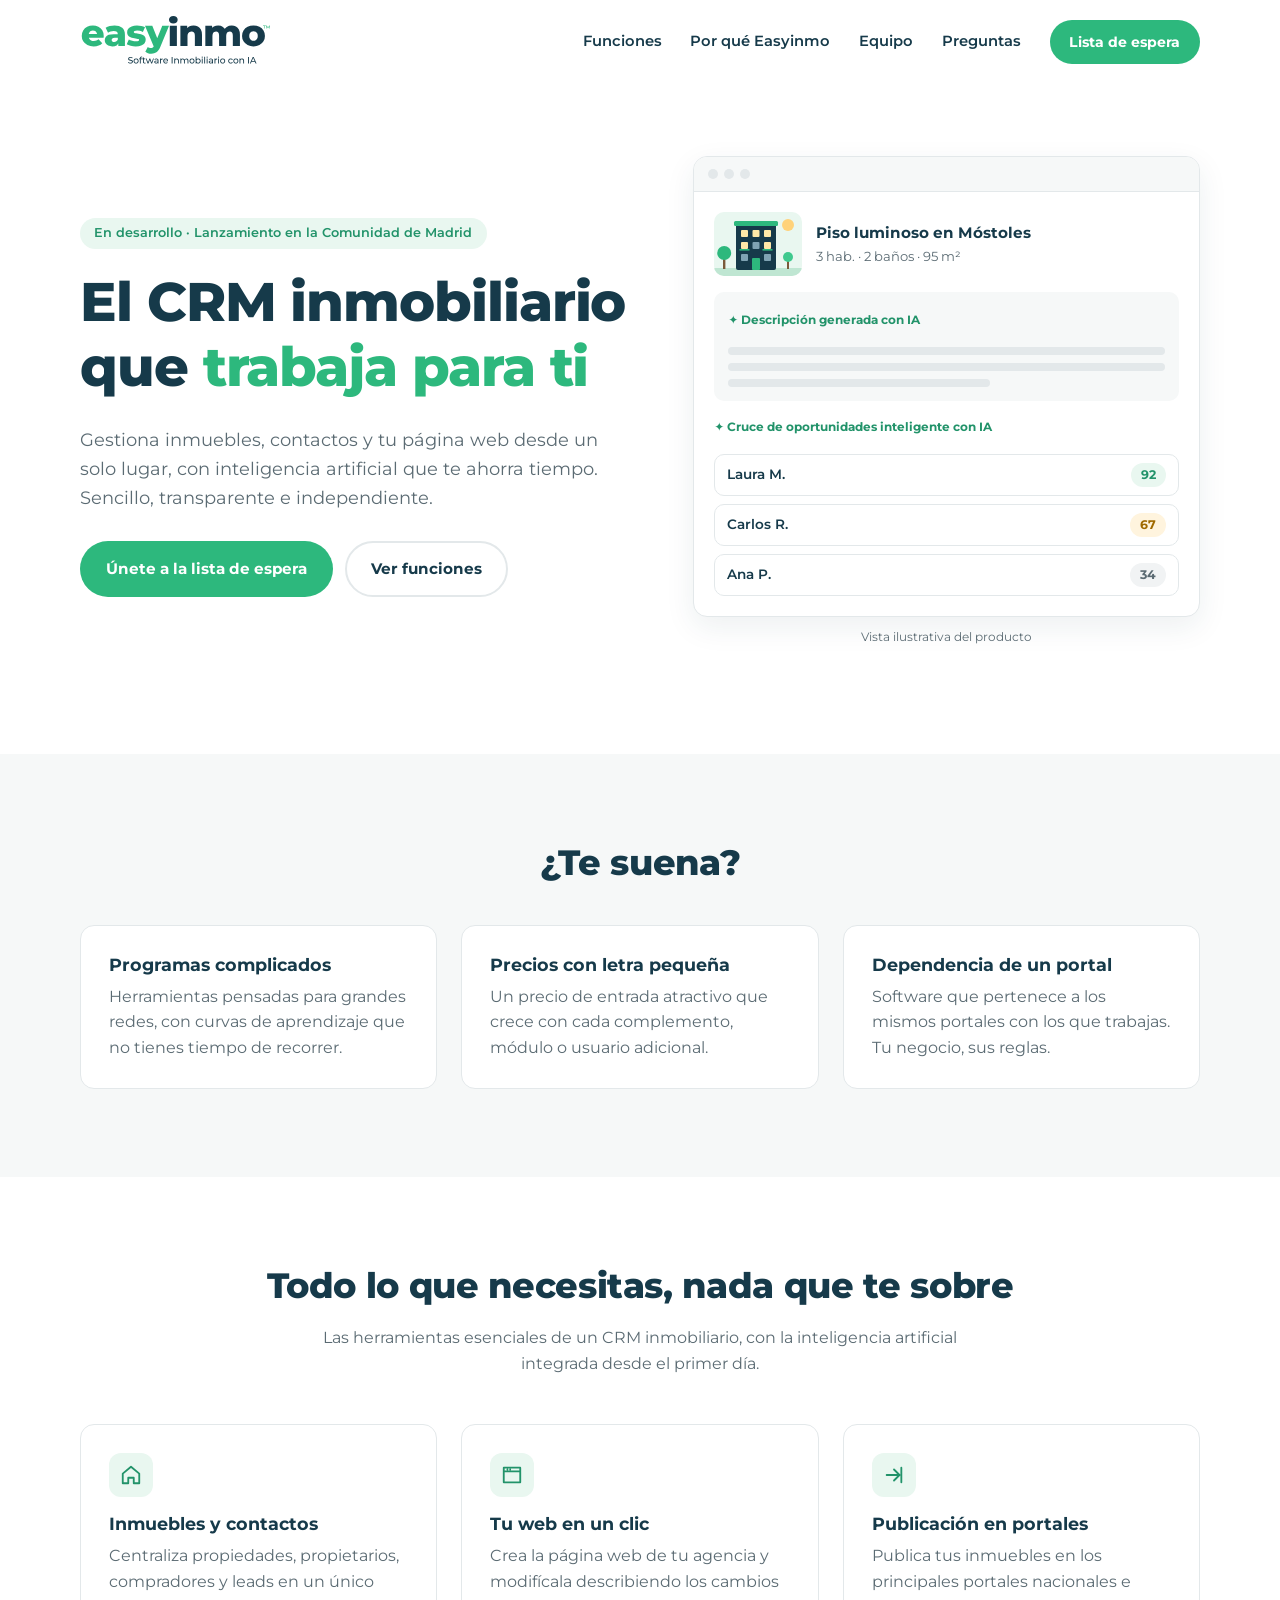
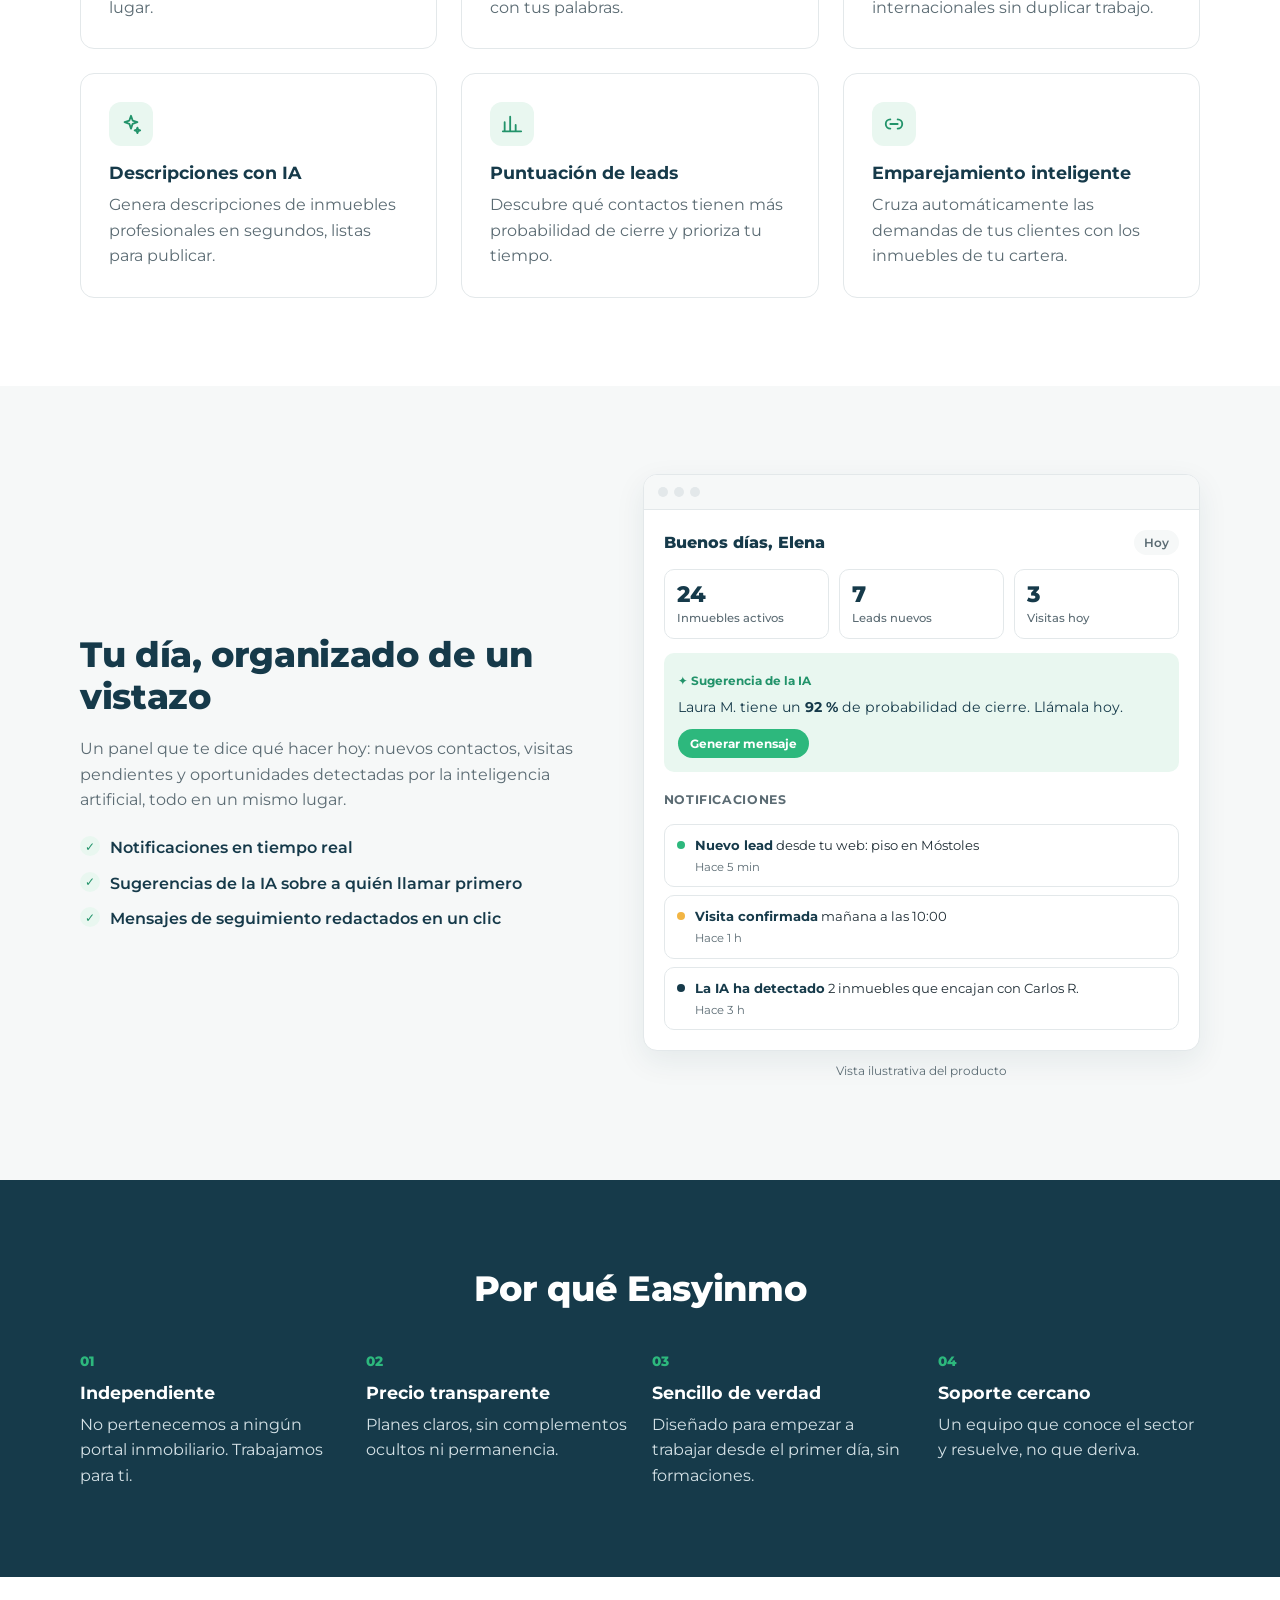
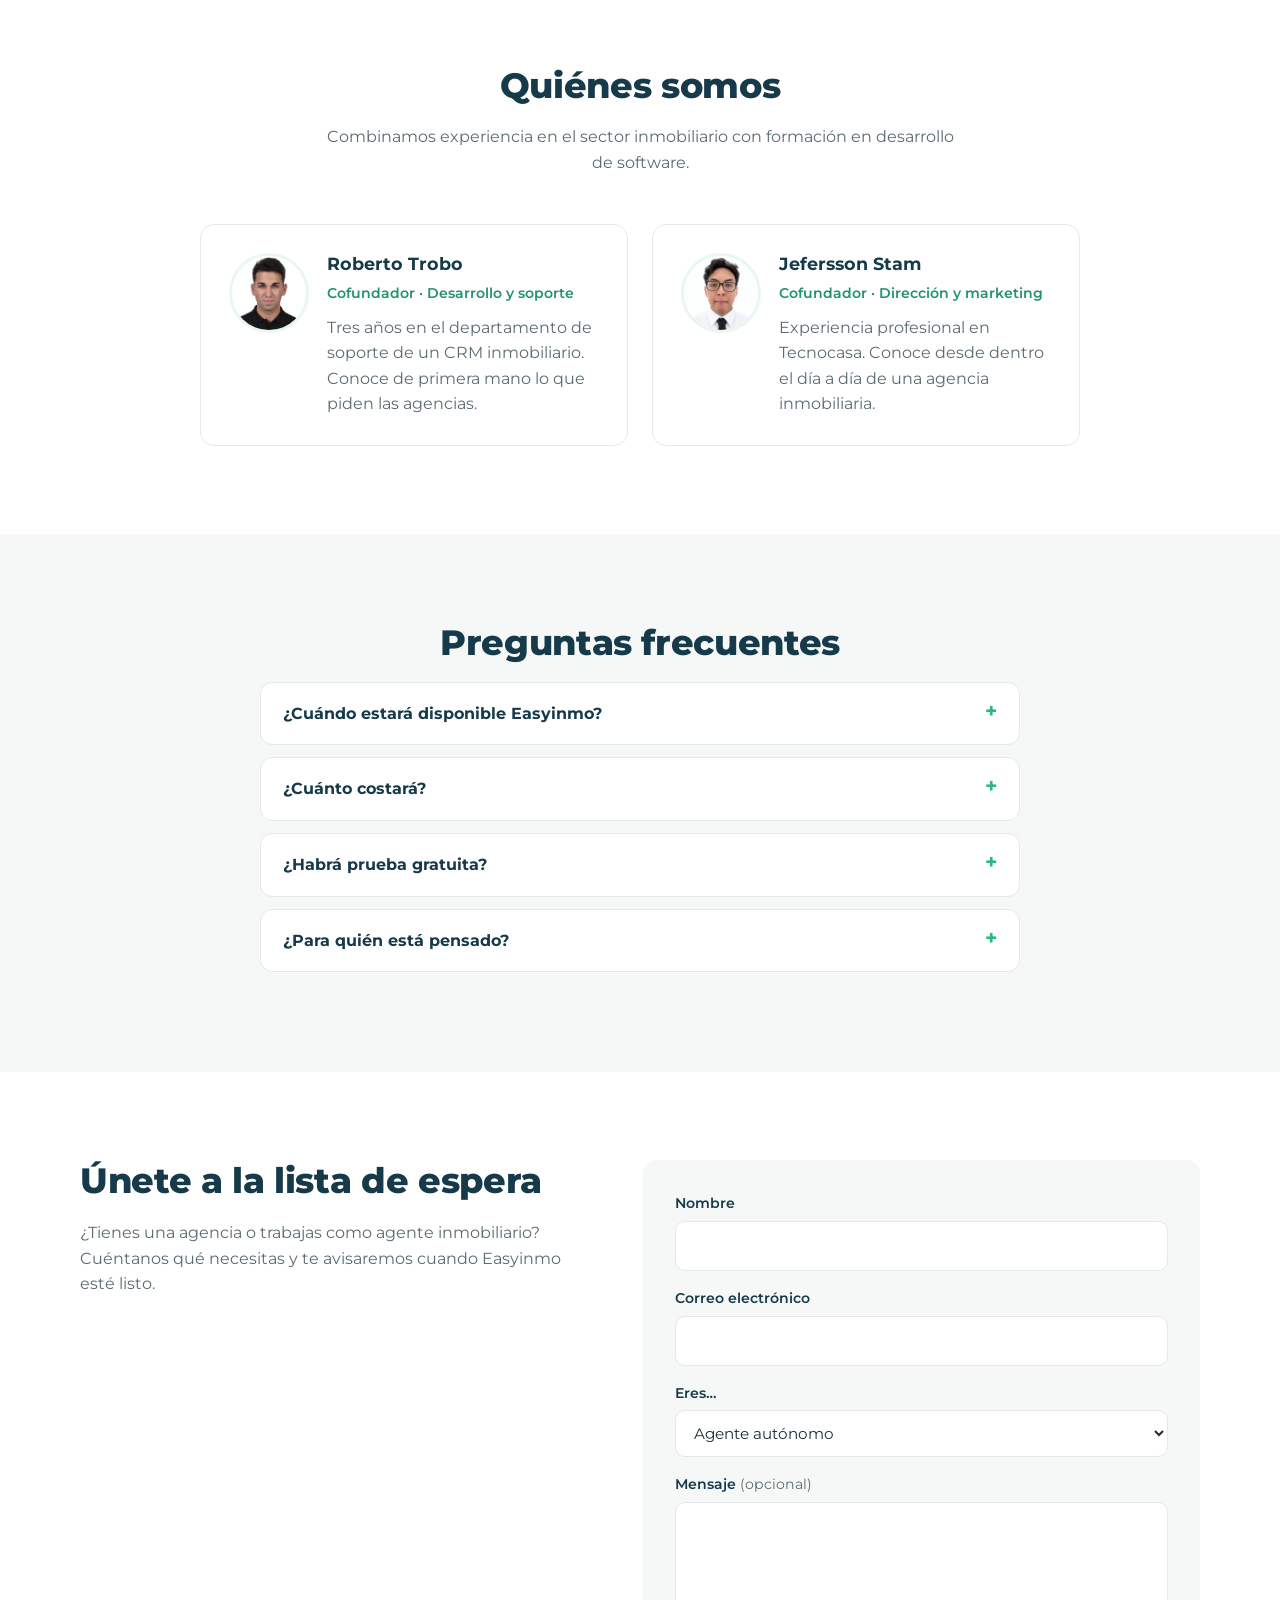
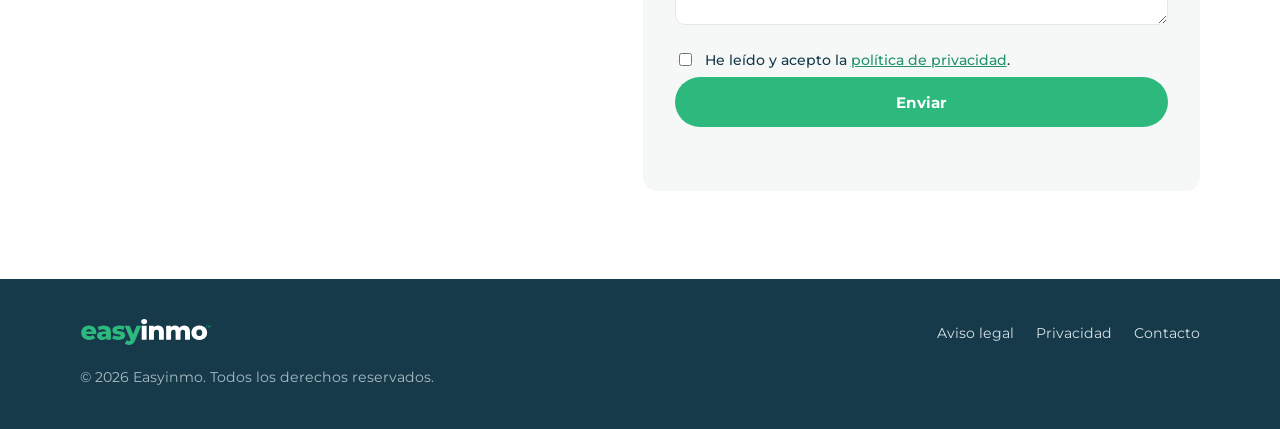
==== index.html @ 26e74547 "Primera versión de la landing" ====
<!DOCTYPE html>
<html lang="es">
<head>
  <meta charset="UTF-8">
  <meta name="viewport" content="width=device-width, initial-scale=1.0">
  <title>Easyinmo - Software inmobiliario con IA</title>
  <meta name="description" content="Easyinmo es un CRM inmobiliario sencillo, independiente y potenciado con inteligencia artificial para autónomos y pequeñas agencias. Únete a la lista de espera.">
  <link rel="icon" type="image/svg+xml" href="assets/favicon.svg">

  <link rel="stylesheet" href="styles.css">
</head>
<body>

  <!-- ============ CABECERA ============ -->
  <header class="header" id="header">
    <div class="container header__inner">
      <a href="#inicio" class="header__logo" aria-label="Easyinmo, ir al inicio">
        <img src="assets/logo.svg" alt="Easyinmo · Software inmobiliario con IA" width="192" height="52">
      </a>

      <nav class="nav" id="nav" aria-label="Navegación principal">
        <a href="#funciones">Funciones</a>
        <a href="#por-que">Por qué Easyinmo</a>
        <a href="#equipo">Equipo</a>
        <a href="#faq">Preguntas</a>
        <a href="#contacto" class="btn btn--primary btn--sm">Lista de espera</a>
      </nav>

      <button class="nav-toggle" id="navToggle" aria-label="Abrir menú" aria-expanded="false" aria-controls="nav">
        <span></span><span></span><span></span>
      </button>
    </div>
  </header>

  <main>
    <!-- ============ HERO ============ -->
    <section class="hero" id="inicio">
      <div class="container hero__inner">
        <div class="hero__text reveal">
          <span class="badge">En desarrollo · Lanzamiento en la Comunidad de Madrid</span>
          <h1>El CRM inmobiliario que <span class="accent">trabaja para ti</span></h1>
          <p class="lead">Gestiona inmuebles, contactos y tu página web desde un solo lugar, con inteligencia artificial que te ahorra tiempo. Sencillo, transparente e independiente.</p>
          <div class="hero__ctas">
            <a href="#contacto" class="btn btn--primary">Únete a la lista de espera</a>
            <a href="#funciones" class="btn btn--ghost">Ver funciones</a>
          </div>
        </div>

        <!-- Maqueta ilustrativa hecha con HTML/CSS (no es una captura real) -->
        <div class="hero__visual reveal" aria-hidden="true">
          <div class="mock">
            <div class="mock__bar"><span></span><span></span><span></span></div>
            <div class="mock__body">
              <div class="mock__card">
                <div class="mock__img">
                  <!-- Ilustración de un edificio de pisos -->
                  <svg viewBox="0 0 88 64" role="img" aria-label="Ilustración de un piso">
                    <rect width="88" height="64" fill="#E9F7F0"/>
                    <circle cx="74" cy="13" r="6" fill="#FFD27A"/>
                    <rect x="0" y="56" width="88" height="8" fill="#BFE6D2"/>
                    <rect x="22" y="12" width="40" height="46" rx="2" fill="#163A4A"/>
                    <rect x="20" y="9" width="44" height="5" rx="1.5" fill="#2DB87D"/>
                    <g fill="#FFE9A8">
                      <rect x="27" y="18" width="7" height="7" rx="1"/><rect x="38.5" y="18" width="7" height="7" rx="1"/><rect x="50" y="18" width="7" height="7" rx="1"/>
                      <rect x="27" y="30" width="7" height="7" rx="1"/><rect x="50" y="30" width="7" height="7" rx="1"/>
                    </g>
                    <g fill="#7FA3B3">
                      <rect x="38.5" y="30" width="7" height="7" rx="1"/>
                      <rect x="27" y="42" width="7" height="7" rx="1"/><rect x="50" y="42" width="7" height="7" rx="1"/>
                    </g>
                    <rect x="25.5" y="37" width="10" height="1.6" fill="#2DB87D"/><rect x="48.5" y="37" width="10" height="1.6" fill="#2DB87D"/>
                    <rect x="38" y="46" width="8" height="12" rx="1" fill="#2DB87D"/>
                    <rect x="9" y="44" width="2.4" height="13" fill="#7A5A3A"/>
                    <circle cx="10.2" cy="41" r="7" fill="#2DB87D"/>
                    <rect x="73" y="47" width="2" height="10" fill="#7A5A3A"/>
                    <circle cx="74" cy="45" r="5" fill="#3FC98E"/>
                  </svg>
                </div>
                <div>
                  <p class="mock__title">Piso luminoso en Móstoles</p>
                  <p class="mock__meta">3 hab. · 2 baños · 95 m²</p>
                </div>
              </div>
              <div class="mock__ai">
                <span class="chip">✦ Descripción generada con IA</span>
                <div class="line"></div><div class="line"></div><div class="line line--short"></div>
              </div>
              <div class="mock__leads">
                <span class="chip">✦ Cruce de oportunidades inteligente con IA</span>
                <div class="lead-row"><span>Laura M.</span><span class="score score--high">92</span></div>
                <div class="lead-row"><span>Carlos R.</span><span class="score score--mid">67</span></div>
                <div class="lead-row"><span>Ana P.</span><span class="score score--low">34</span></div>
              </div>
            </div>
          </div>
          <p class="mock__caption">Vista ilustrativa del producto</p>
        </div>
      </div>
    </section>

    <!-- ============ EL PROBLEMA ============ -->
    <section class="section section--soft">
      <div class="container">
        <h2 class="section__title reveal">¿Te suena?</h2>
        <div class="grid grid--3">
          <article class="pain reveal">
            <h3>Programas complicados</h3>
            <p>Herramientas pensadas para grandes redes, con curvas de aprendizaje que no tienes tiempo de recorrer.</p>
          </article>
          <article class="pain reveal">
            <h3>Precios con letra pequeña</h3>
            <p>Un precio de entrada atractivo que crece con cada complemento, módulo o usuario adicional.</p>
          </article>
          <article class="pain reveal">
            <h3>Dependencia de un portal</h3>
            <p>Software que pertenece a los mismos portales con los que trabajas. Tu negocio, sus reglas.</p>
          </article>
        </div>
      </div>
    </section>

    <!-- ============ FUNCIONES ============ -->
    <section class="section" id="funciones">
      <div class="container">
        <h2 class="section__title reveal">Todo lo que necesitas, nada que te sobre</h2>
        <p class="section__intro reveal">Las herramientas esenciales de un CRM inmobiliario, con la inteligencia artificial integrada desde el primer día.</p>

        <div class="grid grid--3">
          <article class="feature reveal">
            <div class="feature__icon"><svg viewBox="0 0 24 24"><path d="M3 10.5 12 3l9 7.5V21h-6v-6H9v6H3z"/></svg></div>
            <h3>Inmuebles y contactos</h3>
            <p>Centraliza propiedades, propietarios, compradores y leads en un único lugar.</p>
          </article>
          <article class="feature reveal">
            <div class="feature__icon"><svg viewBox="0 0 24 24"><path d="M3 4h18v16H3zM3 8h18M7 6h.01M10 6h.01"/></svg></div>
            <h3>Tu web en un clic</h3>
            <p>Crea la página web de tu agencia y modifícala describiendo los cambios con tus palabras.</p>
          </article>
          <article class="feature reveal">
            <div class="feature__icon"><svg viewBox="0 0 24 24"><path d="M4 12h12M12 6l6 6-6 6M20 4v16"/></svg></div>
            <h3>Publicación en portales</h3>
            <p>Publica tus inmuebles en los principales portales nacionales e internacionales sin duplicar trabajo.</p>
          </article>
          <article class="feature reveal">
            <div class="feature__icon"><svg viewBox="0 0 24 24"><path d="M12 3l1.8 5.2L19 10l-5.2 1.8L12 17l-1.8-5.2L5 10l5.2-1.8zM19 16l.8 2.2L22 19l-2.2.8L19 22l-.8-2.2L16 19l2.2-.8z"/></svg></div>
            <h3>Descripciones con IA</h3>
            <p>Genera descripciones de inmuebles profesionales en segundos, listas para publicar.</p>
          </article>
          <article class="feature reveal">
            <div class="feature__icon"><svg viewBox="0 0 24 24"><path d="M4 20V10M10 20V4M16 20v-7M22 20H2"/></svg></div>
            <h3>Puntuación de leads</h3>
            <p>Descubre qué contactos tienen más probabilidad de cierre y prioriza tu tiempo.</p>
          </article>
          <article class="feature reveal">
            <div class="feature__icon"><svg viewBox="0 0 24 24"><path d="M8 7a4 4 0 1 0 0 10M16 7a4 4 0 1 1 0 10M8 12h8"/></svg></div>
            <h3>Emparejamiento inteligente</h3>
            <p>Cruza automáticamente las demandas de tus clientes con los inmuebles de tu cartera.</p>
          </article>
        </div>
      </div>
    </section>

    <!-- ============ DASHBOARD (maqueta ilustrativa) ============ -->
    <section class="section section--soft" id="dashboard">
      <div class="container split">
        <div class="split__text reveal">
          <h2>Tu día, organizado de un vistazo</h2>
          <p>Un panel que te dice qué hacer hoy: nuevos contactos, visitas pendientes y oportunidades detectadas por la inteligencia artificial, todo en un mismo lugar.</p>
          <ul class="checks">
            <li>Notificaciones en tiempo real</li>
            <li>Sugerencias de la IA sobre a quién llamar primero</li>
            <li>Mensajes de seguimiento redactados en un clic</li>
          </ul>
        </div>

        <div class="split__visual reveal" aria-hidden="true">
          <div class="mock dash">
            <div class="mock__bar"><span></span><span></span><span></span></div>
            <div class="dash__body">
              <div class="dash__head">
                <p class="dash__hello">Buenos días, Elena</p>
                <span class="dash__date">Hoy</span>
              </div>

              <div class="dash__kpis">
                <div class="kpi"><span class="kpi__num">24</span><span class="kpi__label">Inmuebles activos</span></div>
                <div class="kpi"><span class="kpi__num">7</span><span class="kpi__label">Leads nuevos</span></div>
                <div class="kpi"><span class="kpi__num">3</span><span class="kpi__label">Visitas hoy</span></div>
              </div>

              <div class="dash__ai">
                <span class="chip">✦ Sugerencia de la IA</span>
                <p>Laura M. tiene un <strong>92 %</strong> de probabilidad de cierre. Llámala hoy.</p>
                <span class="dash__btn">Generar mensaje</span>
              </div>

              <p class="dash__subtitle">Notificaciones</p>
              <ul class="notifs">
                <li><span class="dot dot--green"></span><div><strong>Nuevo lead</strong> desde tu web: piso en Móstoles<small>Hace 5 min</small></div></li>
                <li><span class="dot dot--amber"></span><div><strong>Visita confirmada</strong> mañana a las 10:00<small>Hace 1 h</small></div></li>
                <li><span class="dot dot--navy"></span><div><strong>La IA ha detectado</strong> 2 inmuebles que encajan con Carlos R.<small>Hace 3 h</small></div></li>
              </ul>
            </div>
          </div>
          <p class="mock__caption">Vista ilustrativa del producto</p>
        </div>
      </div>
    </section>

    <!-- ============ POR QUÉ EASYINMO ============ -->
    <section class="section section--dark" id="por-que">
      <div class="container">
        <h2 class="section__title reveal">Por qué Easyinmo</h2>
        <div class="grid grid--4">
          <div class="pillar reveal">
            <span class="pillar__num">01</span>
            <h3>Independiente</h3>
            <p>No pertenecemos a ningún portal inmobiliario. Trabajamos para ti.</p>
          </div>
          <div class="pillar reveal">
            <span class="pillar__num">02</span>
            <h3>Precio transparente</h3>
            <p>Planes claros, sin complementos ocultos ni permanencia.</p>
          </div>
          <div class="pillar reveal">
            <span class="pillar__num">03</span>
            <h3>Sencillo de verdad</h3>
            <p>Diseñado para empezar a trabajar desde el primer día, sin formaciones.</p>
          </div>
          <div class="pillar reveal">
            <span class="pillar__num">04</span>
            <h3>Soporte cercano</h3>
            <p>Un equipo que conoce el sector y resuelve, no que deriva.</p>
          </div>
        </div>
      </div>
    </section>

    <!-- ============ EQUIPO ============ -->
    <section class="section" id="equipo">
      <div class="container">
        <h2 class="section__title reveal">Quiénes somos</h2>
        <p class="section__intro reveal">Combinamos experiencia en el sector inmobiliario con formación en desarrollo de software.</p>
        <div class="grid grid--2 team">
          <article class="member reveal">
            <img class="member__avatar" src="assets/team/roberto.jpg" alt="Roberto Trobo" width="80" height="80" loading="lazy">
            <div>
              <h3>Roberto Trobo</h3>
              <p class="member__role">Cofundador · Desarrollo y soporte</p>
              <p>Tres años en el departamento de soporte de un CRM inmobiliario. Conoce de primera mano lo que piden las agencias.</p>
            </div>
          </article>
          <article class="member reveal">
            <img class="member__avatar" src="assets/team/jefersson.jpg" alt="Jefersson Stam" width="80" height="80" loading="lazy">
            <div>
              <h3>Jefersson Stam</h3>
              <p class="member__role">Cofundador · Dirección y marketing</p>
              <p>Experiencia profesional en Tecnocasa. Conoce desde dentro el día a día de una agencia inmobiliaria.</p>
            </div>
          </article>
        </div>
      </div>
    </section>

    <!-- ============ FAQ ============ -->
    <section class="section section--soft" id="faq">
      <div class="container container--narrow">
        <h2 class="section__title reveal">Preguntas frecuentes</h2>
        <details class="faq reveal">
          <summary>¿Cuándo estará disponible Easyinmo?</summary>
          <p>Estamos desarrollando la primera versión. Si te unes a la lista de espera, serás de los primeros en probarla.</p>
        </details>
        <details class="faq reveal">
          <summary>¿Cuánto costará?</summary>
          <p>Todavía estamos definiendo los planes. Lo que sí tenemos claro: precios transparentes y sin complementos ocultos.</p>
        </details>
        <details class="faq reveal">
          <summary>¿Habrá prueba gratuita?</summary>
          <p>Sí. Podrás probar Easyinmo gratis antes de decidir si quieres contratarlo.</p>
        </details>
        <details class="faq reveal">
          <summary>¿Para quién está pensado?</summary>
          <p>Para profesionales autónomos y agencias inmobiliarias pequeñas que buscan una herramienta moderna, sencilla y asequible.</p>
        </details>
      </div>
    </section>

    <!-- ============ CONTACTO ============ -->
    <section class="section" id="contacto">
      <div class="container contact">
        <div class="contact__text reveal">
          <h2 class="section__title">Únete a la lista de espera</h2>
          <p>¿Tienes una agencia o trabajas como agente inmobiliario? Cuéntanos qué necesitas y te avisaremos cuando Easyinmo esté listo.</p>
        </div>

        <!--
          Formulario funcional mediante Web3Forms (servicio gratuito).
          Sustituye TU_ACCESS_KEY por la clave que te envían al registrarte en web3forms.com
        -->
        <form class="form reveal" id="contactForm" novalidate>
          <input type="hidden" name="access_key" value="TU_ACCESS_KEY">
          <input type="hidden" name="subject" value="Nuevo mensaje desde Easyinmo">
          <!-- Campo trampa anti-spam: los humanos no lo ven, los bots lo rellenan -->
          <input type="checkbox" name="botcheck" class="hidden" tabindex="-1" autocomplete="off">

          <div class="form__row">
            <label for="nombre">Nombre</label>
            <input type="text" id="nombre" name="nombre" required autocomplete="name">
          </div>
          <div class="form__row">
            <label for="email">Correo electrónico</label>
            <input type="email" id="email" name="email" required autocomplete="email">
          </div>
          <div class="form__row">
            <label for="perfil">Eres…</label>
            <select id="perfil" name="perfil">
              <option>Agente autónomo</option>
              <option>Agencia pequeña (1–5 personas)</option>
              <option>Agencia mediana o grande</option>
              <option>Otro</option>
            </select>
          </div>
          <div class="form__row">
            <label for="mensaje">Mensaje <span class="optional">(opcional)</span></label>
            <textarea id="mensaje" name="mensaje" rows="4"></textarea>
          </div>
          <label class="form__check">
            <input type="checkbox" id="privacidad" name="privacidad" required>
            <span>He leído y acepto la <a href="privacidad.html" target="_blank">política de privacidad</a>.</span>
          </label>

          <button type="submit" class="btn btn--primary btn--full">Enviar</button>
          <p class="form__status" id="formStatus" role="status" aria-live="polite"></p>
        </form>
      </div>
    </section>
  </main>

  <!-- ============ PIE ============ -->
  <footer class="footer">
    <div class="container footer__inner">
      <img src="assets/logo-white.svg" alt="Easyinmo" width="130" height="27">
      <nav class="footer__links" aria-label="Enlaces legales">
        <a href="aviso-legal.html">Aviso legal</a>
        <a href="privacidad.html">Privacidad</a>
        <a href="#contacto">Contacto</a>
      </nav>
      <p class="footer__copy">© <span id="year">2026</span> Easyinmo. Todos los derechos reservados.</p>
    </div>
  </footer>

  <script src="script.js"></script>
</body>
</html>
---- styles.css ----
/* =========================================================
   easyinmo · Hoja de estilos
   ========================================================= */

/* ---------- 0. Tipografía alojada en la propia web (sin Google Fonts) ---------- */
@font-face { font-family: "Montserrat"; font-style: normal; font-weight: 400; font-display: swap; src: url("assets/fonts/montserrat-latin-400-normal.woff2") format("woff2"); }
@font-face { font-family: "Montserrat"; font-style: normal; font-weight: 500; font-display: swap; src: url("assets/fonts/montserrat-latin-500-normal.woff2") format("woff2"); }
@font-face { font-family: "Montserrat"; font-style: normal; font-weight: 600; font-display: swap; src: url("assets/fonts/montserrat-latin-600-normal.woff2") format("woff2"); }
@font-face { font-family: "Montserrat"; font-style: normal; font-weight: 700; font-display: swap; src: url("assets/fonts/montserrat-latin-700-normal.woff2") format("woff2"); }
@font-face { font-family: "Montserrat"; font-style: normal; font-weight: 800; font-display: swap; src: url("assets/fonts/montserrat-latin-800-normal.woff2") format("woff2"); }

/* ---------- 1. Variables (colores y medidas reutilizables) ---------- */
:root {
  --green: #2DB87D;        /* verde de "easy" */
  --green-dark: #22936A;   /* verde para hover */
  --green-soft: #E9F7F0;   /* verde muy claro para fondos */
  --navy: #163A4A;         /* azul petróleo de "inmo" */
  --text: #1F2D35;
  --muted: #5B6B73;
  --bg: #FFFFFF;
  --bg-soft: #F6F8F8;
  --border: #E3E8EA;
  --radius: 14px;
  --shadow: 0 10px 30px rgba(22, 58, 74, 0.08);
  --max: 1120px;
}

/* ---------- 2. Base ---------- */
*, *::before, *::after { box-sizing: border-box; }
html { scroll-behavior: smooth; scroll-padding-top: 92px; }
body {
  margin: 0;
  font-family: "Montserrat", system-ui, sans-serif;
  color: var(--text);
  background: var(--bg);
  line-height: 1.6;
  -webkit-font-smoothing: antialiased;
}
img { max-width: 100%; display: block; }
a { color: var(--green-dark); }
h1, h2, h3 { color: var(--navy); line-height: 1.2; margin: 0 0 .5em; }
h1 { font-size: clamp(2.1rem, 4.5vw, 3.4rem); font-weight: 800; letter-spacing: -0.02em; }
h2 { font-size: clamp(1.6rem, 3vw, 2.2rem); font-weight: 800; letter-spacing: -0.01em; }
h3 { font-size: 1.1rem; font-weight: 700; }
p  { margin: 0 0 1em; }

.container { width: min(var(--max), 100% - 32px); margin-inline: auto; }
.container--narrow { max-width: 760px; }
.accent { color: var(--green); }
.hidden { display: none; }

/* ---------- 3. Botones ---------- */
.btn {
  display: inline-block;
  padding: .85rem 1.5rem;
  border-radius: 999px;
  font-weight: 700;
  font-size: .95rem;
  text-decoration: none;
  border: 2px solid transparent;
  cursor: pointer;
  transition: background .2s, color .2s, transform .2s;
  font-family: inherit;
}
.btn:hover { transform: translateY(-1px); }
.btn--primary { background: var(--green); color: #fff; }
.btn--primary:hover { background: var(--green-dark); }
.btn--ghost { border-color: var(--border); color: var(--navy); }
.btn--ghost:hover { border-color: var(--navy); }
.btn--sm { padding: .55rem 1.1rem; font-size: .88rem; }
.btn--full { width: 100%; }

/* ---------- 4. Cabecera ---------- */
.header {
  position: sticky; top: 0; z-index: 50;
  background: rgba(255,255,255,.92);
  backdrop-filter: blur(8px);
  transition: box-shadow .2s;
}
.header.is-scrolled { box-shadow: 0 1px 0 var(--border); }
.header__inner { display: flex; align-items: center; justify-content: space-between; height: 84px; }
.header__logo img { height: 52px; width: auto; }

.nav { display: flex; align-items: center; gap: 1.8rem; }
.nav a:not(.btn) { color: var(--navy); text-decoration: none; font-weight: 600; font-size: .92rem; }
.nav a:not(.btn):hover { color: var(--green); }
.nav .btn { color: #fff; }

.nav-toggle { display: none; background: none; border: 0; padding: 8px; cursor: pointer; }
.nav-toggle span { display: block; width: 24px; height: 2px; background: var(--navy); margin: 5px 0; transition: .2s; }

/* ---------- 5. Hero ---------- */
.hero { padding: 72px 0 96px; }
.hero__inner { display: grid; grid-template-columns: 1.1fr 1fr; gap: 56px; align-items: center; }
.badge {
  display: inline-block; margin-bottom: 1.2rem;
  padding: .35rem .9rem; border-radius: 999px;
  background: var(--green-soft); color: var(--green-dark);
  font-size: .8rem; font-weight: 600;
}
.lead { font-size: 1.12rem; color: var(--muted); max-width: 34em; }
.hero__ctas { display: flex; flex-wrap: wrap; gap: 12px; margin-top: 1.8rem; }

/* Maqueta ilustrativa */
.mock { background: #fff; border: 1px solid var(--border); border-radius: var(--radius); box-shadow: var(--shadow); overflow: hidden; }
.mock__bar { display: flex; gap: 6px; padding: 12px 14px; border-bottom: 1px solid var(--border); background: var(--bg-soft); }
.mock__bar span { width: 10px; height: 10px; border-radius: 50%; background: var(--border); }
.mock__body { padding: 20px; display: grid; gap: 16px; }
.mock__card { display: flex; gap: 14px; align-items: center; }
.mock__img { flex: none; width: 88px; height: 64px; border-radius: 10px; overflow: hidden; }
.mock__img svg { width: 100%; height: 100%; display: block; }
.mock__title { margin: 0; font-weight: 700; color: var(--navy); font-size: .95rem; }
.mock__meta { margin: 0; color: var(--muted); font-size: .82rem; }
.mock__ai { padding: 14px; border-radius: 10px; background: var(--bg-soft); }
.chip { display: inline-block; font-size: .75rem; font-weight: 700; color: var(--green-dark); margin-bottom: 10px; }
.line { height: 8px; border-radius: 4px; background: var(--border); margin-top: 8px; }
.line--short { width: 60%; }
.mock__leads { display: grid; gap: 8px; }
.lead-row { display: flex; justify-content: space-between; align-items: center; font-size: .85rem; font-weight: 600; color: var(--navy); padding: 8px 12px; border: 1px solid var(--border); border-radius: 10px; }
.score { font-size: .78rem; font-weight: 700; padding: 2px 10px; border-radius: 999px; }
.score--high { background: var(--green-soft); color: var(--green-dark); }
.score--mid  { background: #FFF4DE; color: #A06A00; }
.score--low  { background: #F1F3F4; color: var(--muted); }
.mock__caption { text-align: center; font-size: .75rem; color: var(--muted); margin-top: 10px; }

/* ---------- 6. Secciones genéricas ---------- */
.section { padding: 88px 0; }
.section--soft { background: var(--bg-soft); }
.section--dark { background: var(--navy); color: #D4E1E6; }
.section--dark h2, .section--dark h3 { color: #fff; }
.section__title { text-align: center; }
.section__intro { text-align: center; color: var(--muted); max-width: 40em; margin: 0 auto 3rem; }
.section__title + .grid { margin-top: 2.5rem; }

.grid { display: grid; gap: 24px; }
.grid--2 { grid-template-columns: repeat(2, 1fr); }
.grid--3 { grid-template-columns: repeat(3, 1fr); }
.grid--4 { grid-template-columns: repeat(4, 1fr); }

/* Problema */
.pain { background: #fff; padding: 28px; border-radius: var(--radius); border: 1px solid var(--border); }
.pain p { color: var(--muted); margin: 0; }

/* Funciones */
.feature { padding: 28px; border-radius: var(--radius); border: 1px solid var(--border); transition: box-shadow .2s, transform .2s; }
.feature:hover { box-shadow: var(--shadow); transform: translateY(-2px); }
.feature p { color: var(--muted); margin: 0; }
.feature__icon { width: 44px; height: 44px; border-radius: 12px; display: grid; place-items: center; background: var(--green-soft); margin-bottom: 16px; }
.feature__icon svg { width: 22px; height: 22px; fill: none; stroke: var(--green-dark); stroke-width: 2; stroke-linecap: round; stroke-linejoin: round; }

/* Pilares */
.pillar__num { display: block; font-size: .85rem; font-weight: 800; color: var(--green); margin-bottom: .6rem; }
.pillar p { margin: 0; }

/* Equipo */
.team { max-width: 880px; margin-inline: auto; }
.member { display: flex; gap: 18px; padding: 28px; border: 1px solid var(--border); border-radius: var(--radius); }
.member__avatar { flex: none; width: 80px; height: 80px; border-radius: 50%; object-fit: cover; background: var(--green-soft); border: 3px solid var(--green-soft); }
.member__role { color: var(--green-dark); font-weight: 600; font-size: .88rem; margin-bottom: .6rem; }
.member p:last-child { color: var(--muted); margin: 0; }

/* FAQ */
.faq { background: #fff; border: 1px solid var(--border); border-radius: 12px; margin-bottom: 12px; padding: 0 22px; }
.faq summary { cursor: pointer; padding: 18px 0; font-weight: 700; color: var(--navy); list-style: none; display: flex; justify-content: space-between; gap: 16px; }
.faq summary::-webkit-details-marker { display: none; }
.faq summary::after { content: "+"; color: var(--green); font-size: 1.3rem; line-height: 1; }
.faq[open] summary::after { content: "−"; }
.faq p { color: var(--muted); padding-bottom: 18px; margin: 0; }

/* ---------- 7. Contacto ---------- */
.contact { display: grid; grid-template-columns: 1fr 1.1fr; gap: 56px; align-items: start; }
.contact__text .section__title { text-align: left; }
.contact__text p { color: var(--muted); }
.form { background: var(--bg-soft); padding: 32px; border-radius: var(--radius); }
.form__row { margin-bottom: 16px; }
.form label { display: block; font-weight: 600; font-size: .88rem; color: var(--navy); margin-bottom: 6px; }
.optional { font-weight: 400; color: var(--muted); }
.form input[type="text"], .form input[type="email"], .form select, .form textarea {
  width: 100%; padding: .75rem .9rem; border: 1px solid var(--border); border-radius: 10px;
  font: inherit; font-size: .95rem; background: #fff; color: var(--text);
}
.form input:focus, .form select:focus, .form textarea:focus { outline: 2px solid var(--green); outline-offset: 1px; border-color: transparent; }
.form__check { display: flex !important; gap: 10px; align-items: flex-start; font-weight: 500 !important; margin: 4px 0 20px; }
.form__check input { margin-top: 4px; accent-color: var(--green); }
.form__status { margin: 12px 0 0; font-size: .9rem; font-weight: 600; min-height: 1.4em; }
.form__status.ok { color: var(--green-dark); }
.form__status.error { color: #C0392B; }

/* ---------- 8. Pie ---------- */
.footer { background: var(--navy); color: #A9BCC4; padding: 40px 0; font-size: .88rem; }
.footer__inner { display: flex; flex-wrap: wrap; align-items: center; justify-content: space-between; gap: 20px; }
.footer__inner img { height: 27px; width: auto; }
.footer__links { display: flex; gap: 22px; }
.footer__links a { color: #D4E1E6; text-decoration: none; }
.footer__links a:hover { color: var(--green); }
.footer__copy { margin: 0; width: 100%; }

/* ---------- 9. Animación de aparición al hacer scroll ---------- */
.reveal { opacity: 0; transform: translateY(16px); transition: opacity .6s ease, transform .6s ease; }
.reveal.is-visible { opacity: 1; transform: none; }
@media (prefers-reduced-motion: reduce) {
  .reveal { opacity: 1; transform: none; transition: none; }
  html { scroll-behavior: auto; }
}

/* ---------- 10. Responsive ---------- */
@media (max-width: 900px) {
  .hero__inner, .contact { grid-template-columns: 1fr; }
  .grid--3, .grid--4 { grid-template-columns: repeat(2, 1fr); }
  .hero { padding-top: 40px; }
}
@media (max-width: 760px) {
  .nav-toggle { display: block; }
  .nav {
    position: absolute; top: 84px; left: 0; right: 0;
    flex-direction: column; align-items: stretch; gap: 0;
    background: #fff; border-bottom: 1px solid var(--border);
    padding: 8px 16px 20px; display: none;
  }
  .nav.is-open { display: flex; }
  .nav a:not(.btn) { padding: 14px 0; border-bottom: 1px solid var(--border); }
  .nav .btn { margin-top: 14px; text-align: center; }
  .nav-toggle[aria-expanded="true"] span:nth-child(1) { transform: translateY(7px) rotate(45deg); }
  .nav-toggle[aria-expanded="true"] span:nth-child(2) { opacity: 0; }
  .nav-toggle[aria-expanded="true"] span:nth-child(3) { transform: translateY(-7px) rotate(-45deg); }
  .grid--2, .grid--3, .grid--4 { grid-template-columns: 1fr; }
  .section { padding: 64px 0; }
  .form { padding: 22px; }
}

/* ---------- 11. Páginas legales ---------- */
.legal h1 { font-size: 2rem; }
.legal h2 { font-size: 1.15rem; margin-top: 2rem; }
.legal p, .legal li { color: var(--muted); }
.legal__date { font-size: .88rem; }

/* ---------- 12. Sección dashboard (maqueta ilustrativa) ---------- */
.split { display: grid; grid-template-columns: 1fr 1.1fr; gap: 56px; align-items: center; }
.split__text p { color: var(--muted); }
.checks { list-style: none; padding: 0; margin: 1.4rem 0 0; display: grid; gap: 10px; }
.checks li { position: relative; padding-left: 30px; font-weight: 600; color: var(--navy); }
.checks li::before { content: "✓"; position: absolute; left: 0; top: 1px; width: 20px; height: 20px; border-radius: 50%; background: var(--green-soft); color: var(--green-dark); font-size: .75rem; display: grid; place-items: center; }

.dash__body { padding: 20px; display: grid; gap: 14px; }
.dash__head { display: flex; justify-content: space-between; align-items: center; }
.dash__hello { margin: 0; font-weight: 800; color: var(--navy); }
.dash__date { font-size: .75rem; font-weight: 600; color: var(--muted); background: var(--bg-soft); padding: 3px 10px; border-radius: 999px; }
.dash__kpis { display: grid; grid-template-columns: repeat(3, 1fr); gap: 10px; }
.kpi { border: 1px solid var(--border); border-radius: 10px; padding: 12px; }
.kpi__num { display: block; font-size: 1.4rem; font-weight: 800; color: var(--navy); line-height: 1.1; }
.kpi__label { display: block; margin-top: 4px; font-size: .72rem; line-height: 1.3; color: var(--muted); font-weight: 500; }
.dash__ai { background: var(--green-soft); border-radius: 10px; padding: 14px; }
.dash__ai .chip { margin-bottom: 6px; }
.dash__ai p { margin: 0 0 10px; font-size: .88rem; color: var(--navy); }
.dash__btn { display: inline-block; font-size: .75rem; font-weight: 700; color: #fff; background: var(--green); padding: 5px 12px; border-radius: 999px; }
.dash__subtitle { margin: 4px 0 0; font-size: .78rem; font-weight: 700; color: var(--muted); text-transform: uppercase; letter-spacing: .05em; }
.notifs { list-style: none; margin: 0; padding: 0; display: grid; gap: 8px; }
.notifs li { display: flex; gap: 10px; align-items: flex-start; font-size: .82rem; color: var(--text); padding: 10px 12px; border: 1px solid var(--border); border-radius: 10px; }
.notifs strong { color: var(--navy); }
.notifs small { display: block; color: var(--muted); font-size: .72rem; margin-top: 2px; }
.dot { flex: none; width: 8px; height: 8px; border-radius: 50%; margin-top: 6px; }
.dot--green { background: var(--green); }
.dot--amber { background: #F2B544; }
.dot--navy { background: var(--navy); }

@media (max-width: 900px) {
  .split { grid-template-columns: 1fr; gap: 36px; }
}
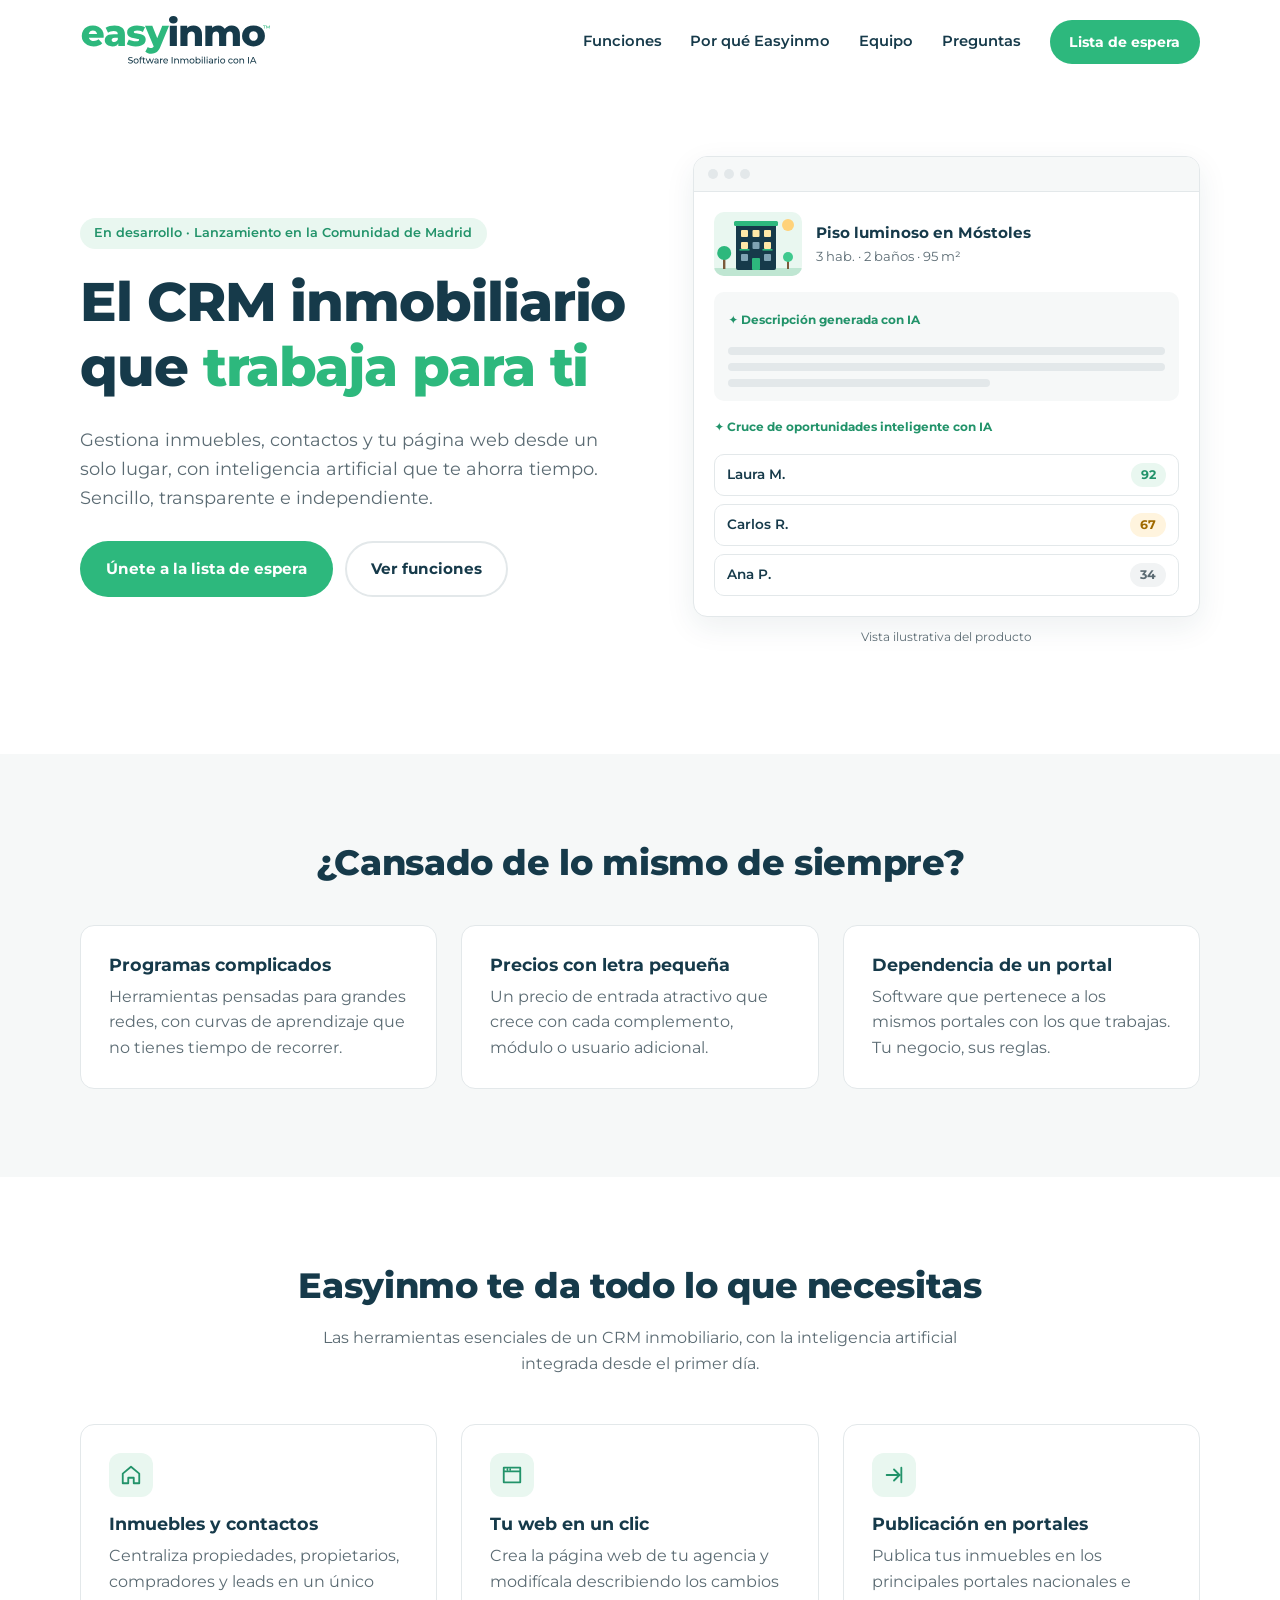
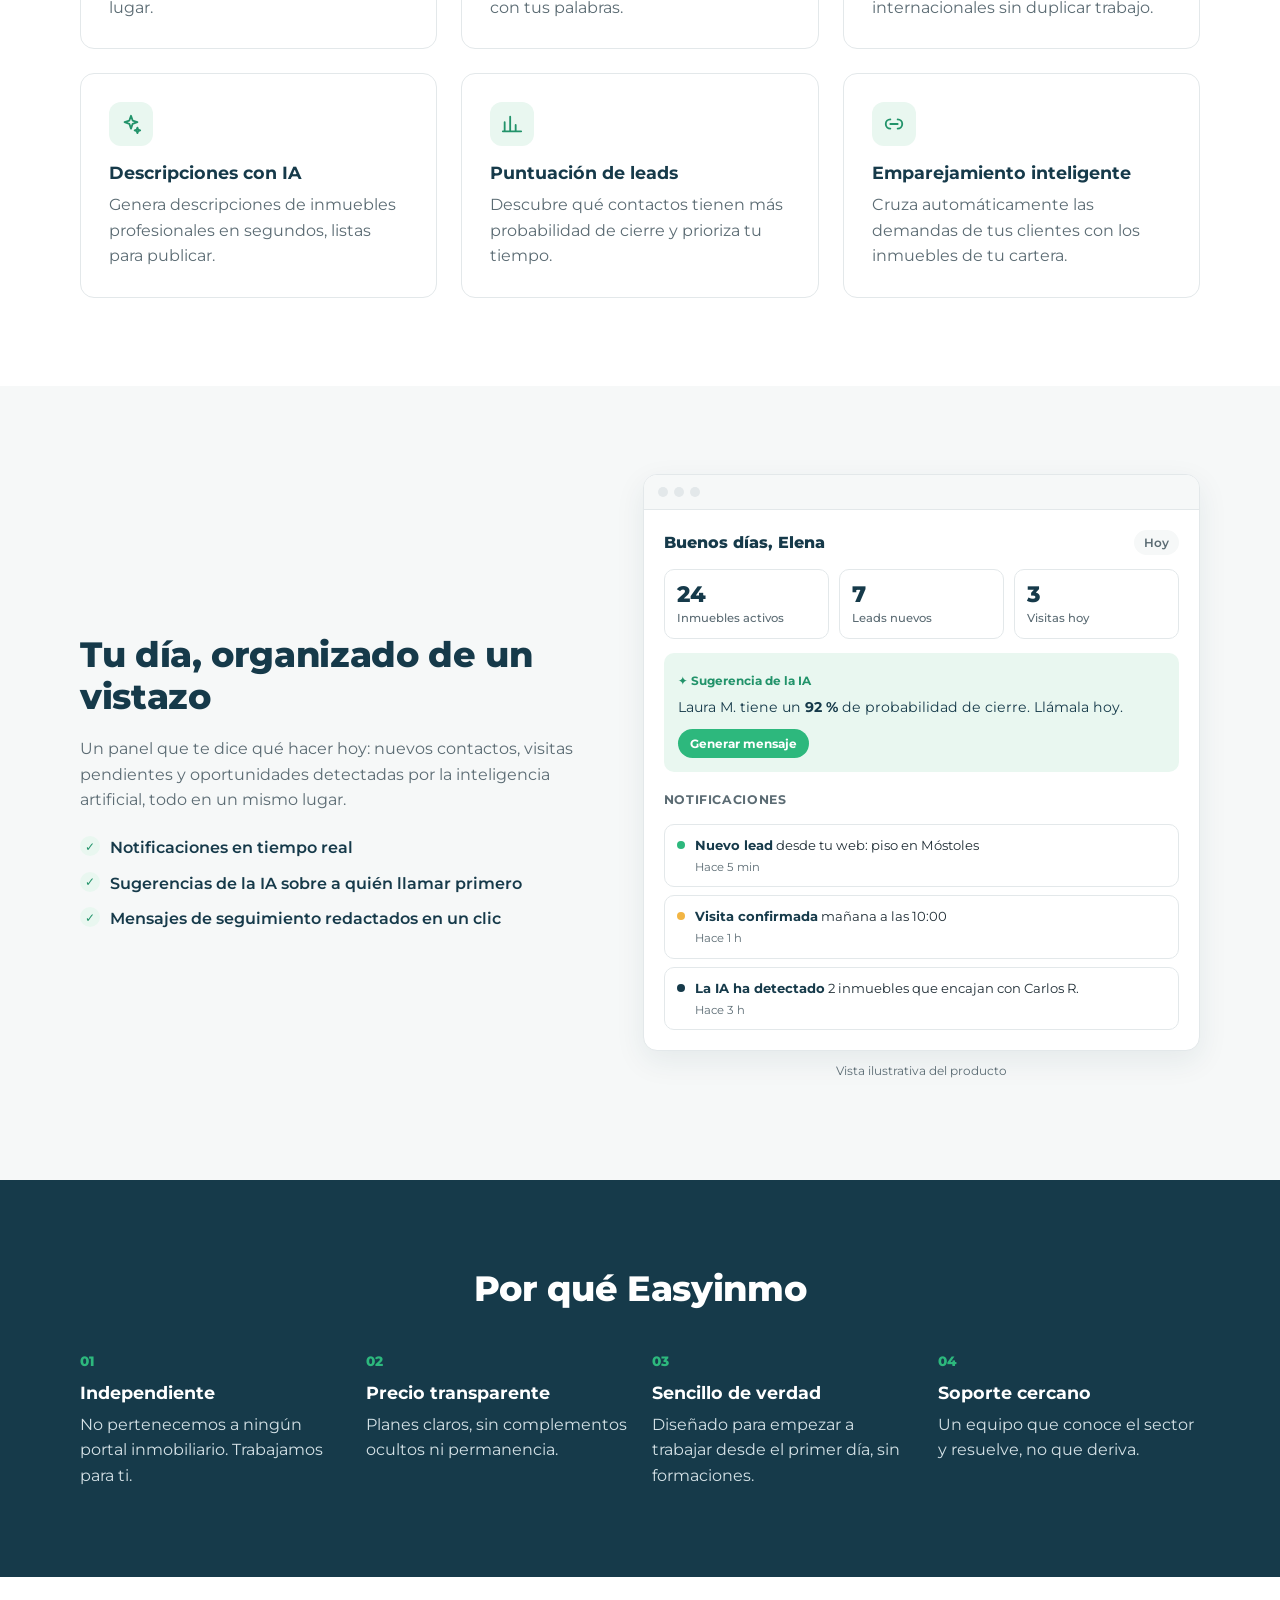
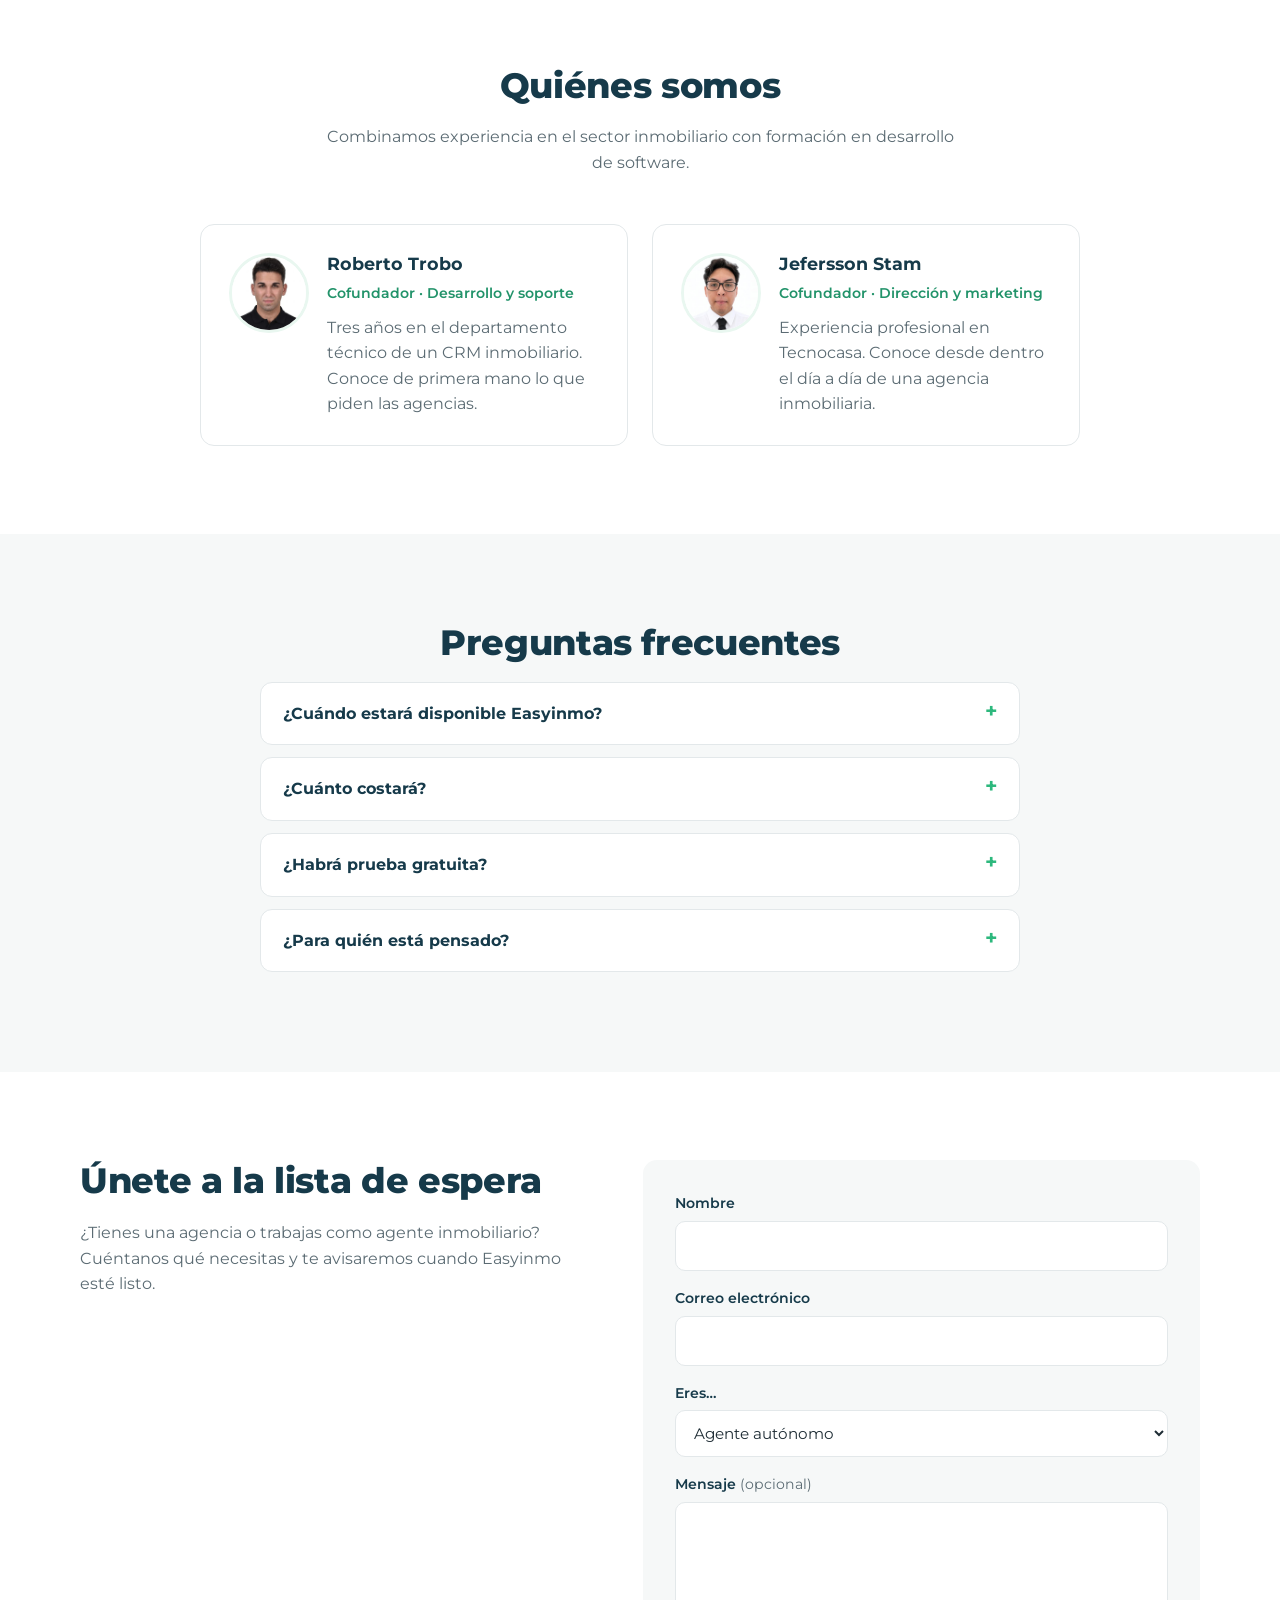
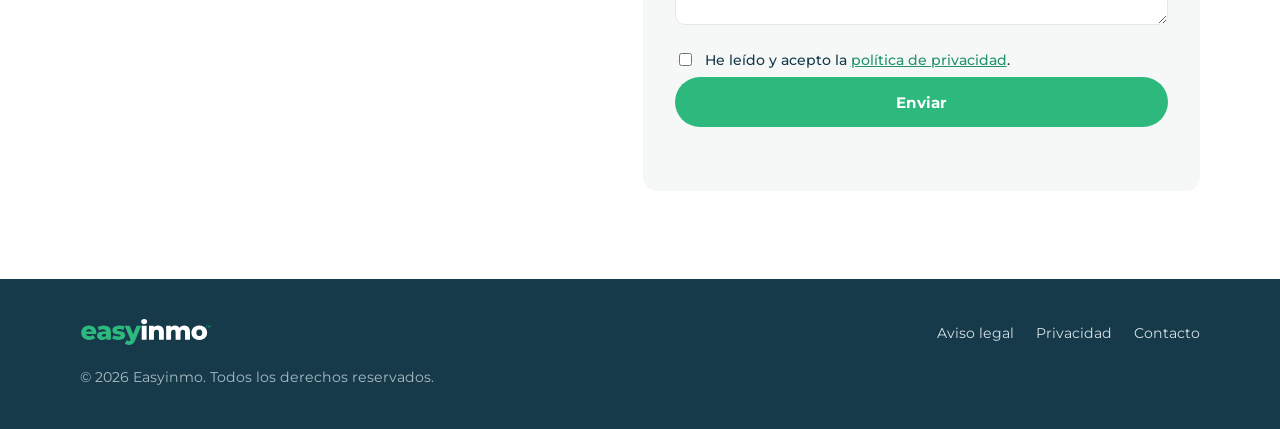
==== commit 25c65ddb: "Update del index.html" ====
--- a/index.html
+++ b/index.html
@@ -101,7 +101,7 @@
     <!-- ============ EL PROBLEMA ============ -->
     <section class="section section--soft">
       <div class="container">
-        <h2 class="section__title reveal">¿Te suena?</h2>
+        <h2 class="section__title reveal">¿Cansado de lo mismo de siempre?</h2>
         <div class="grid grid--3">
           <article class="pain reveal">
             <h3>Programas complicados</h3>
@@ -122,7 +122,7 @@
     <!-- ============ FUNCIONES ============ -->
     <section class="section" id="funciones">
       <div class="container">
-        <h2 class="section__title reveal">Todo lo que necesitas, nada que te sobre</h2>
+        <h2 class="section__title reveal">Easyinmo te da todo lo que necesitas</h2>
         <p class="section__intro reveal">Las herramientas esenciales de un CRM inmobiliario, con la inteligencia artificial integrada desde el primer día.</p>
 
         <div class="grid grid--3">
@@ -247,7 +247,7 @@
             <div>
               <h3>Roberto Trobo</h3>
               <p class="member__role">Cofundador · Desarrollo y soporte</p>
-              <p>Tres años en el departamento de soporte de un CRM inmobiliario. Conoce de primera mano lo que piden las agencias.</p>
+              <p>Tres años en el departamento técnico de un CRM inmobiliario. Conoce de primera mano lo que piden las agencias.</p>
             </div>
           </article>
           <article class="member reveal">
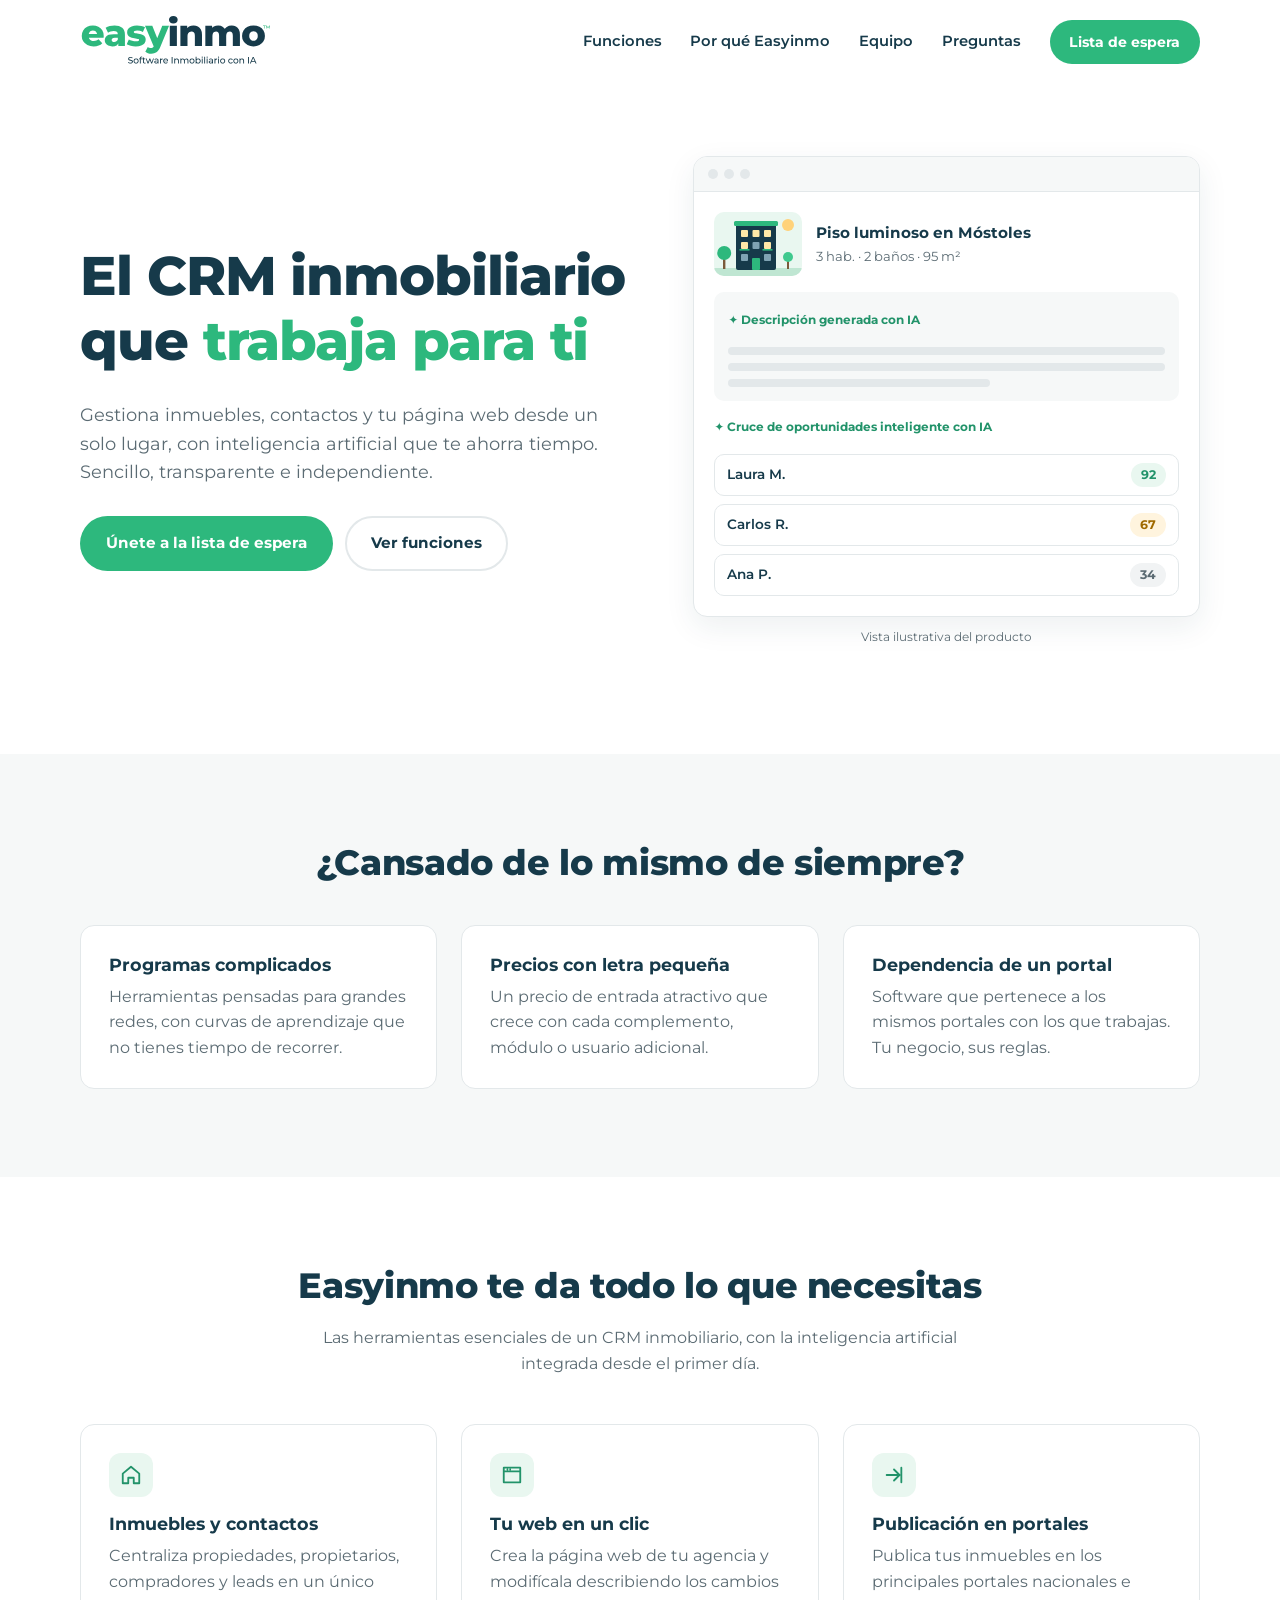
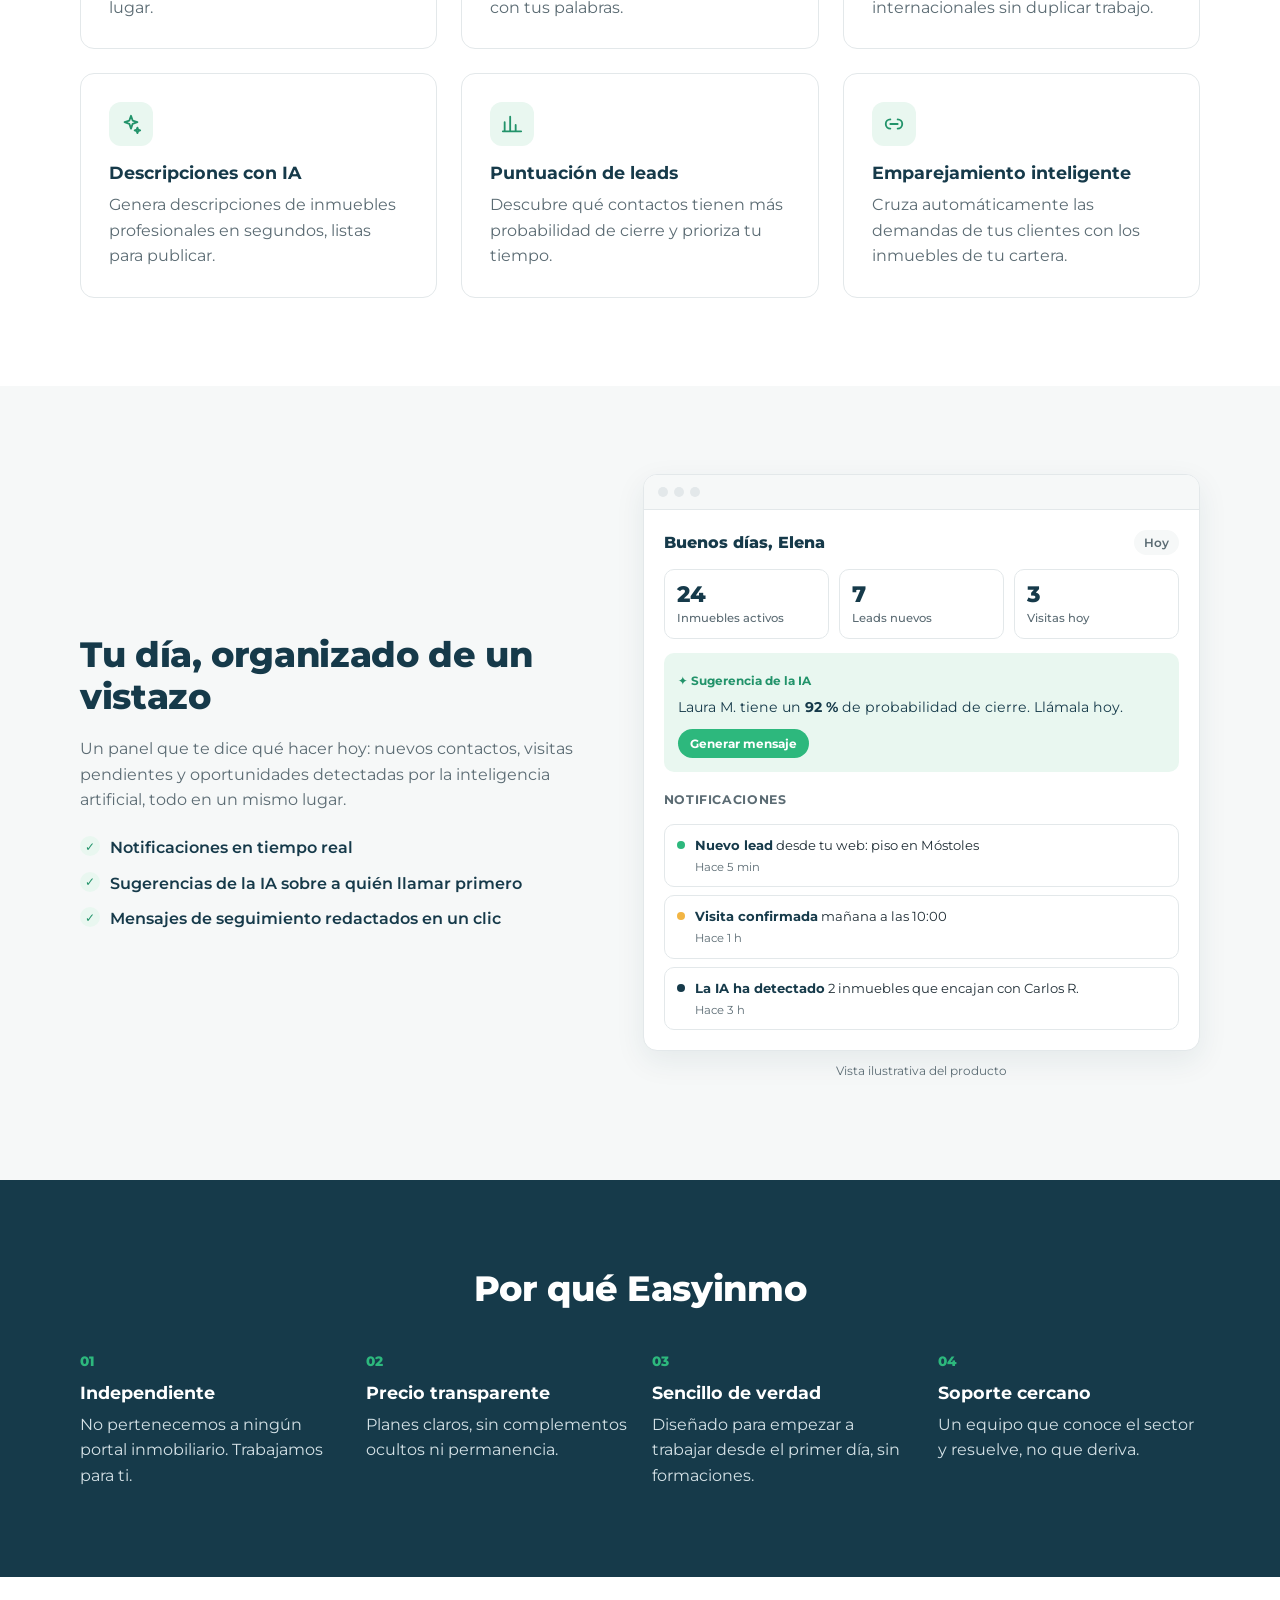
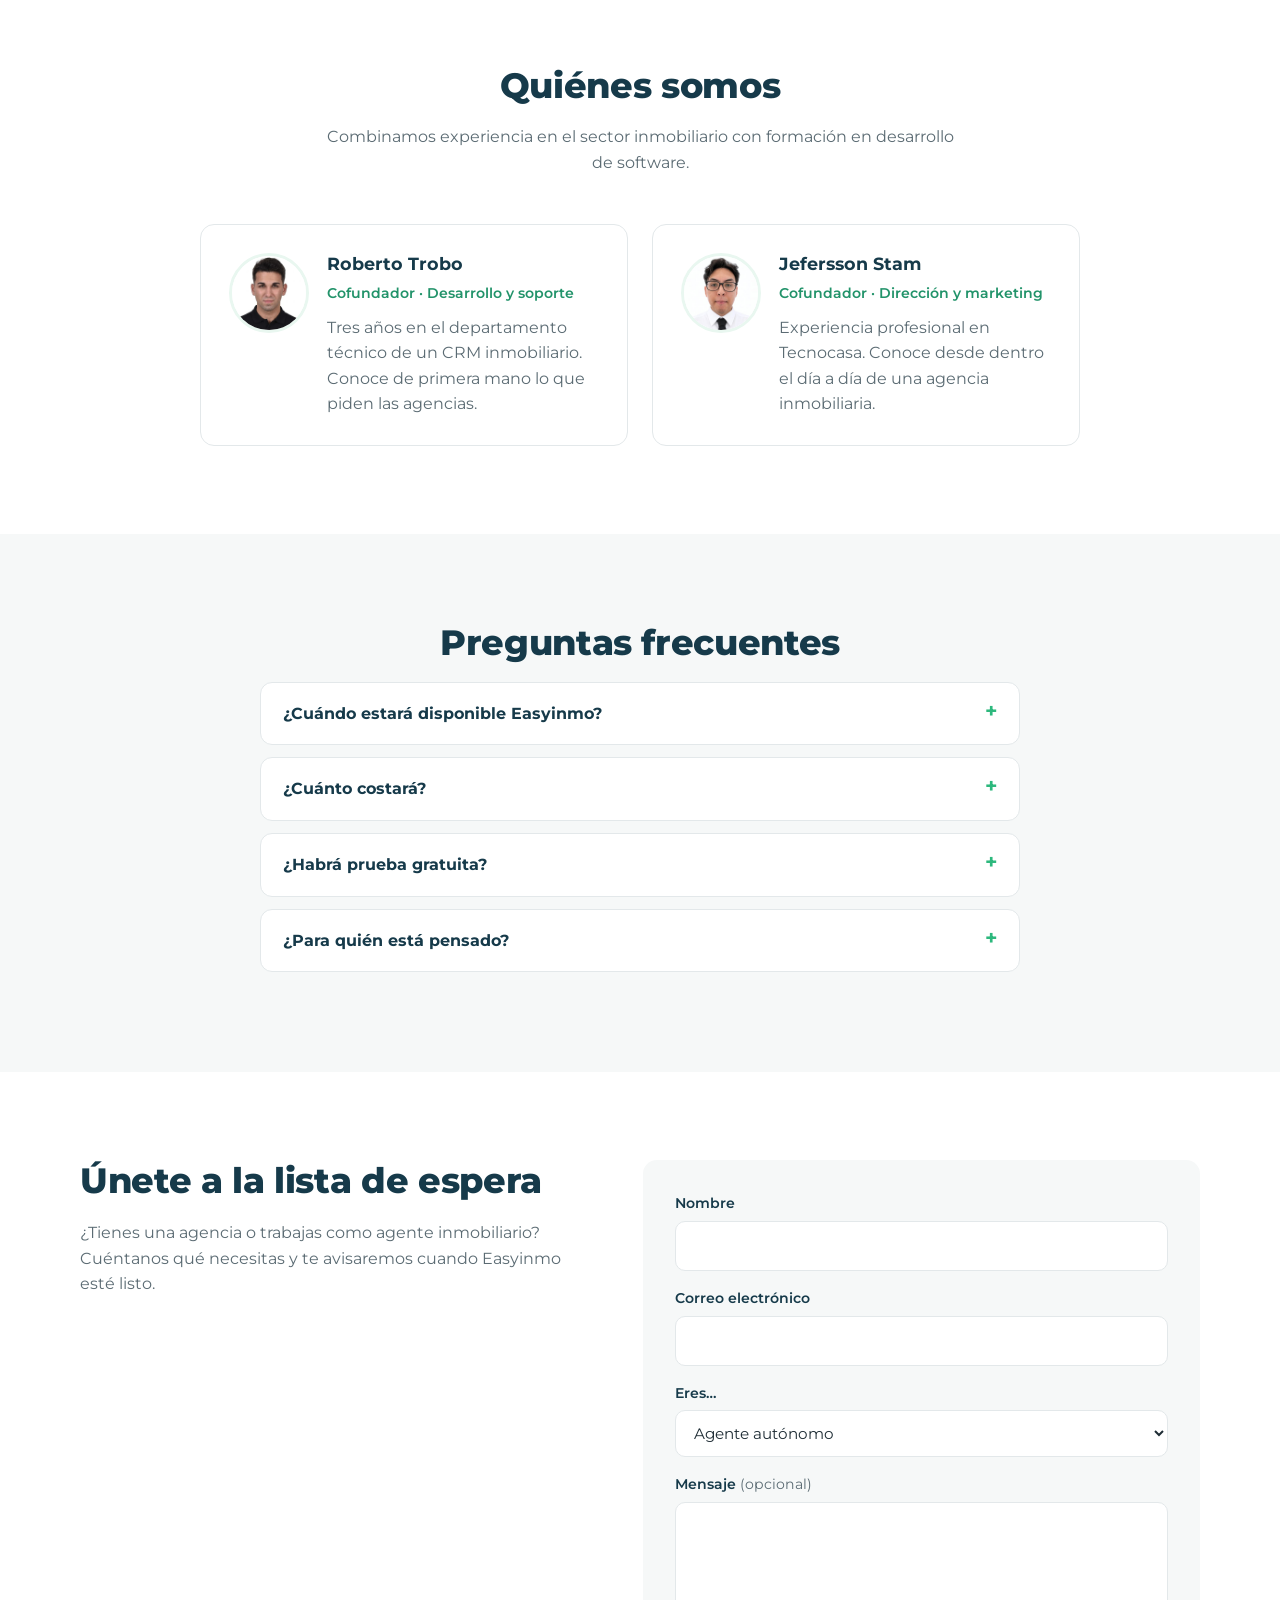
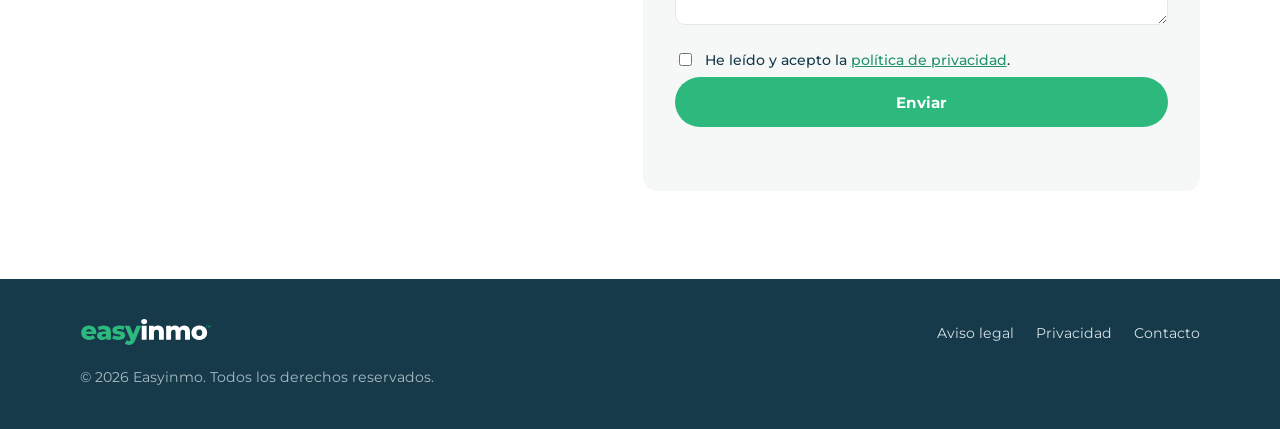
==== commit 586f12fd: "Update de portada" ====
--- a/index.html
+++ b/index.html
@@ -37,7 +37,7 @@
     <section class="hero" id="inicio">
       <div class="container hero__inner">
         <div class="hero__text reveal">
-          <span class="badge">En desarrollo · Lanzamiento en la Comunidad de Madrid</span>
+          <!-- <span class="badge">En desarrollo · Lanzamiento en la Comunidad de Madrid</span> -->
           <h1>El CRM inmobiliario que <span class="accent">trabaja para ti</span></h1>
           <p class="lead">Gestiona inmuebles, contactos y tu página web desde un solo lugar, con inteligencia artificial que te ahorra tiempo. Sencillo, transparente e independiente.</p>
           <div class="hero__ctas">
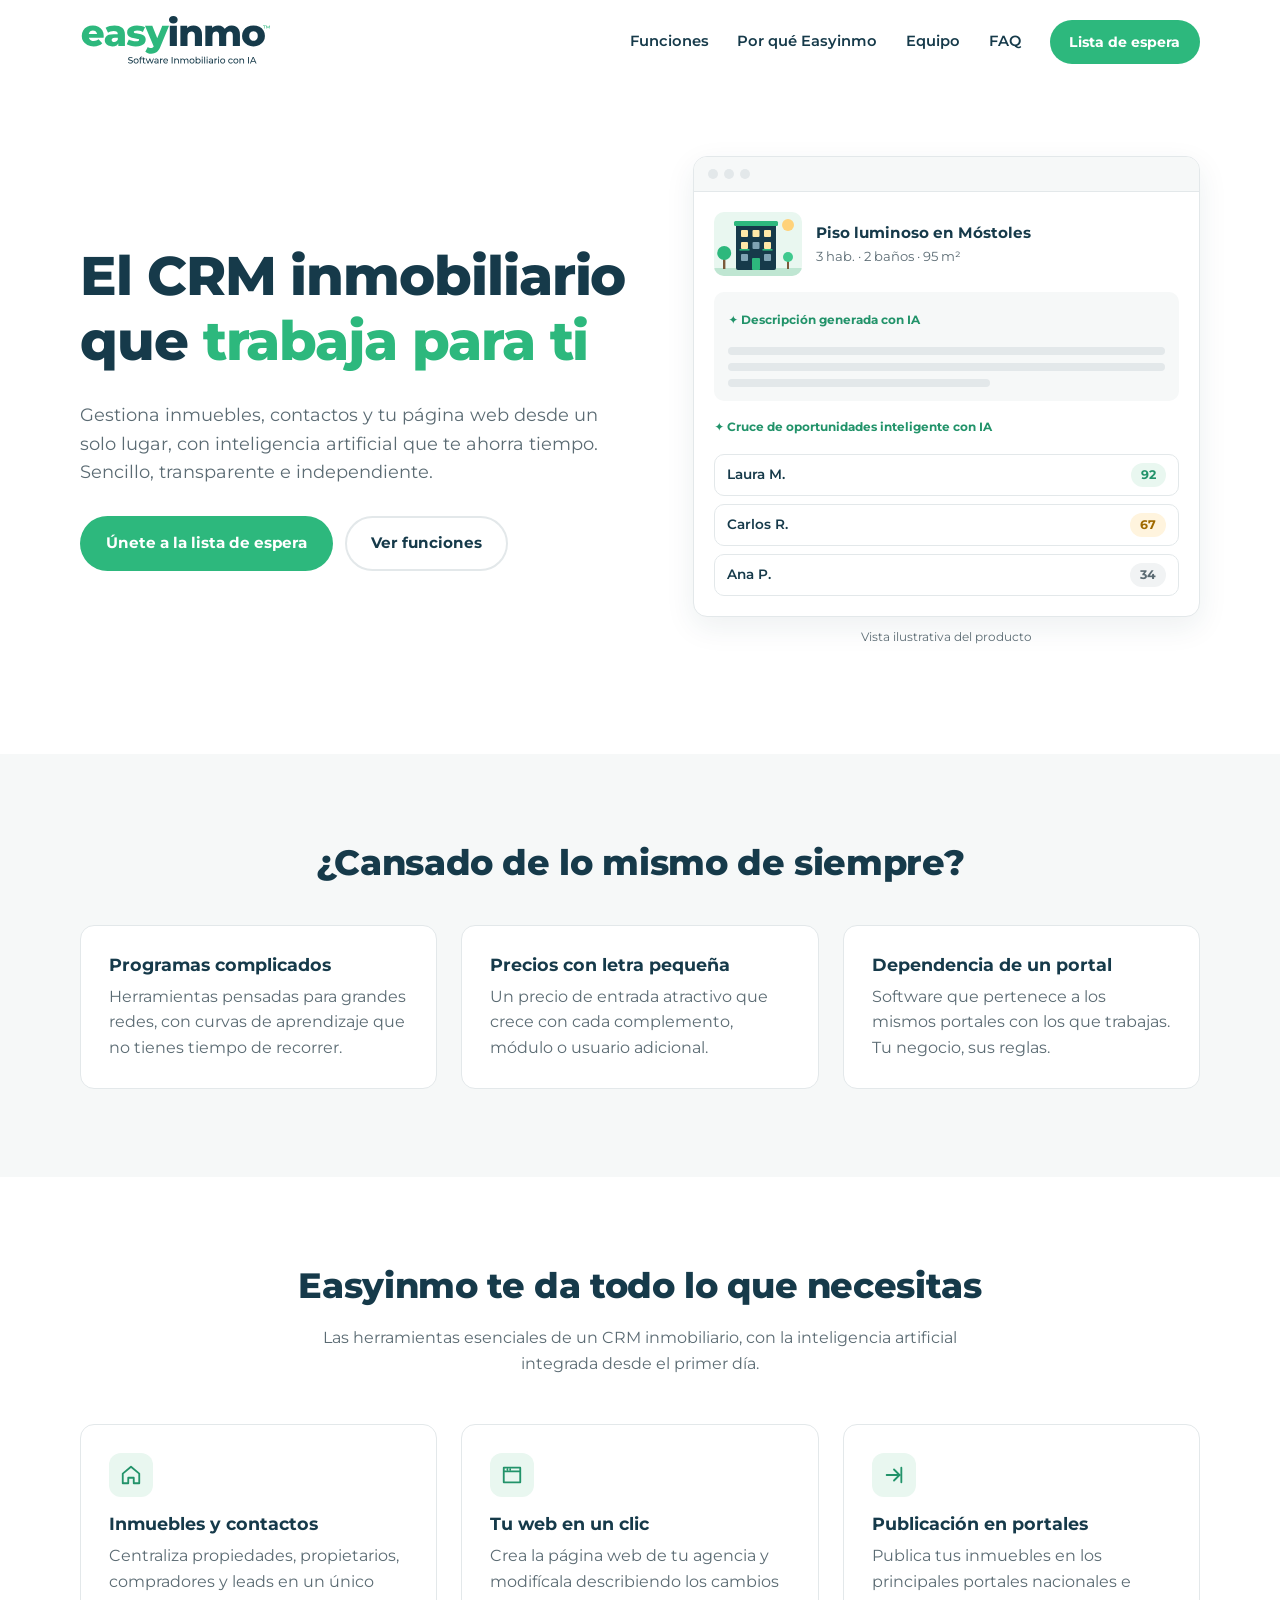
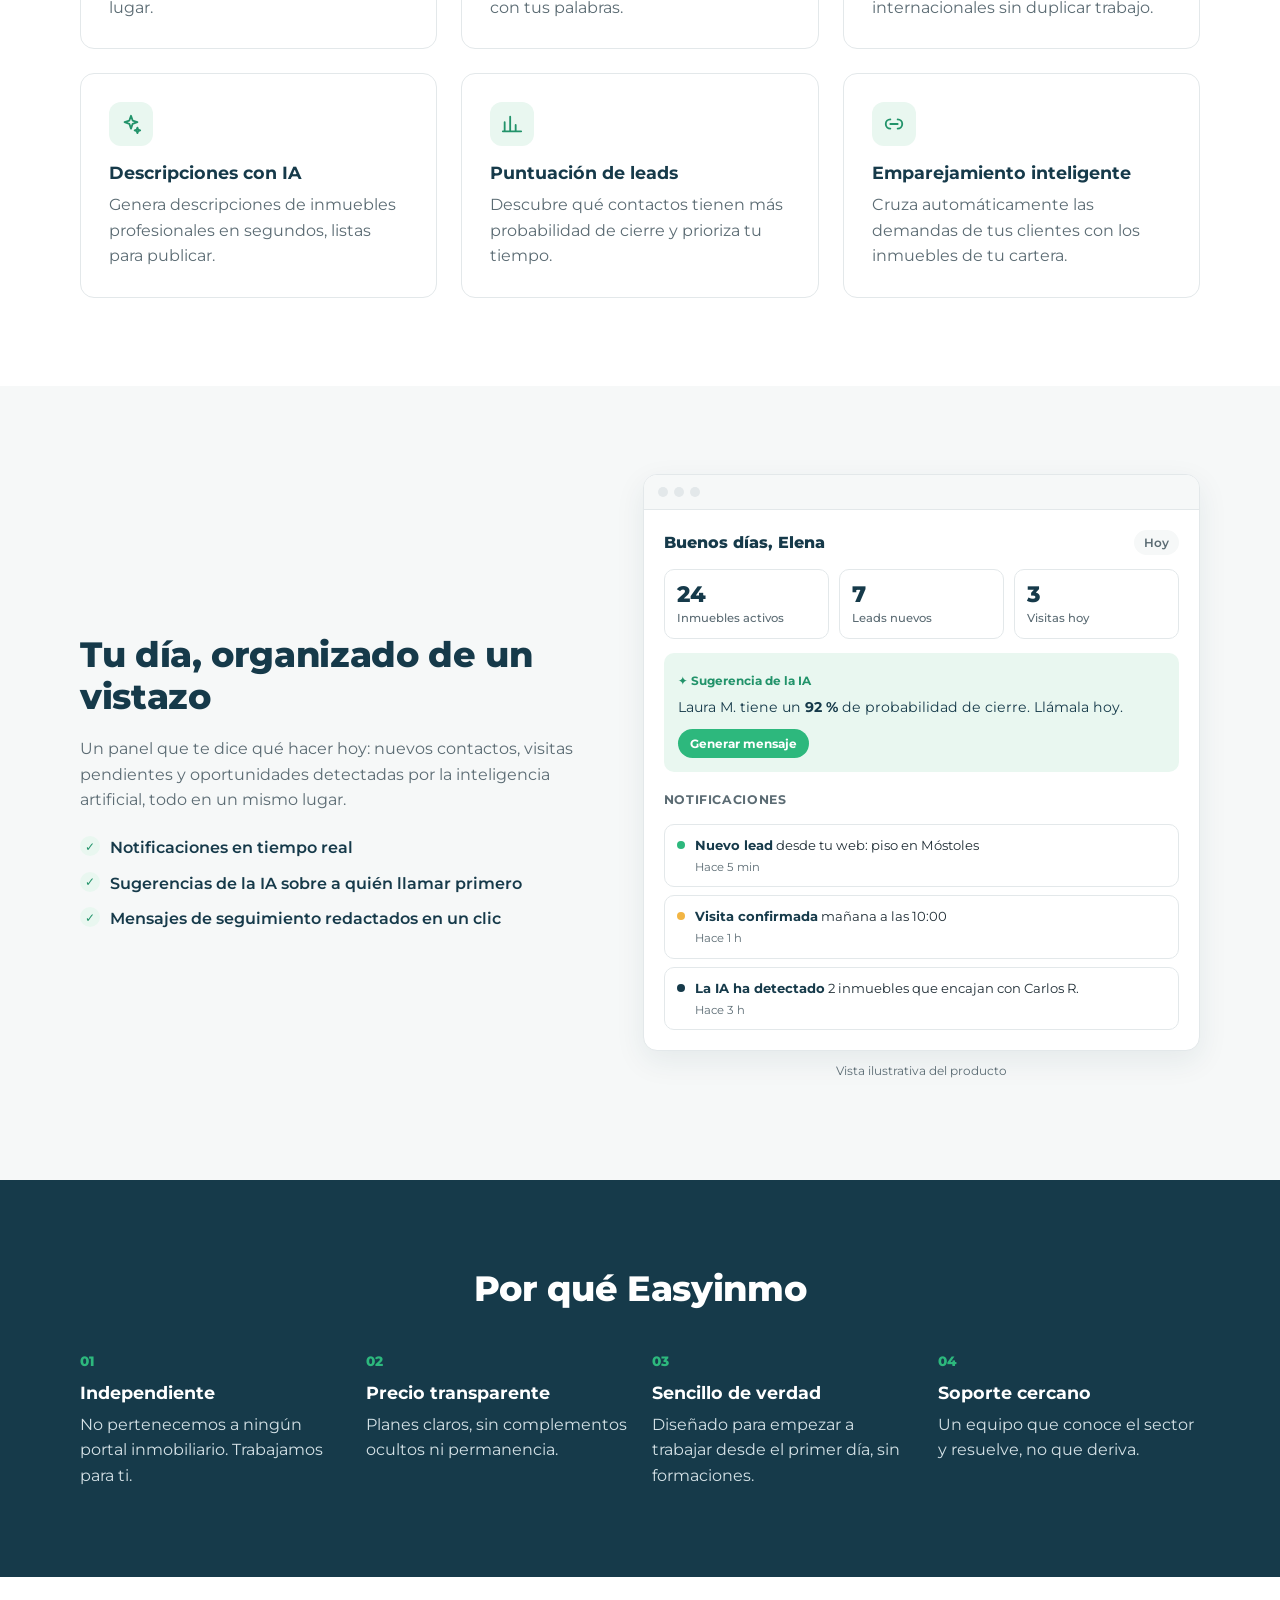
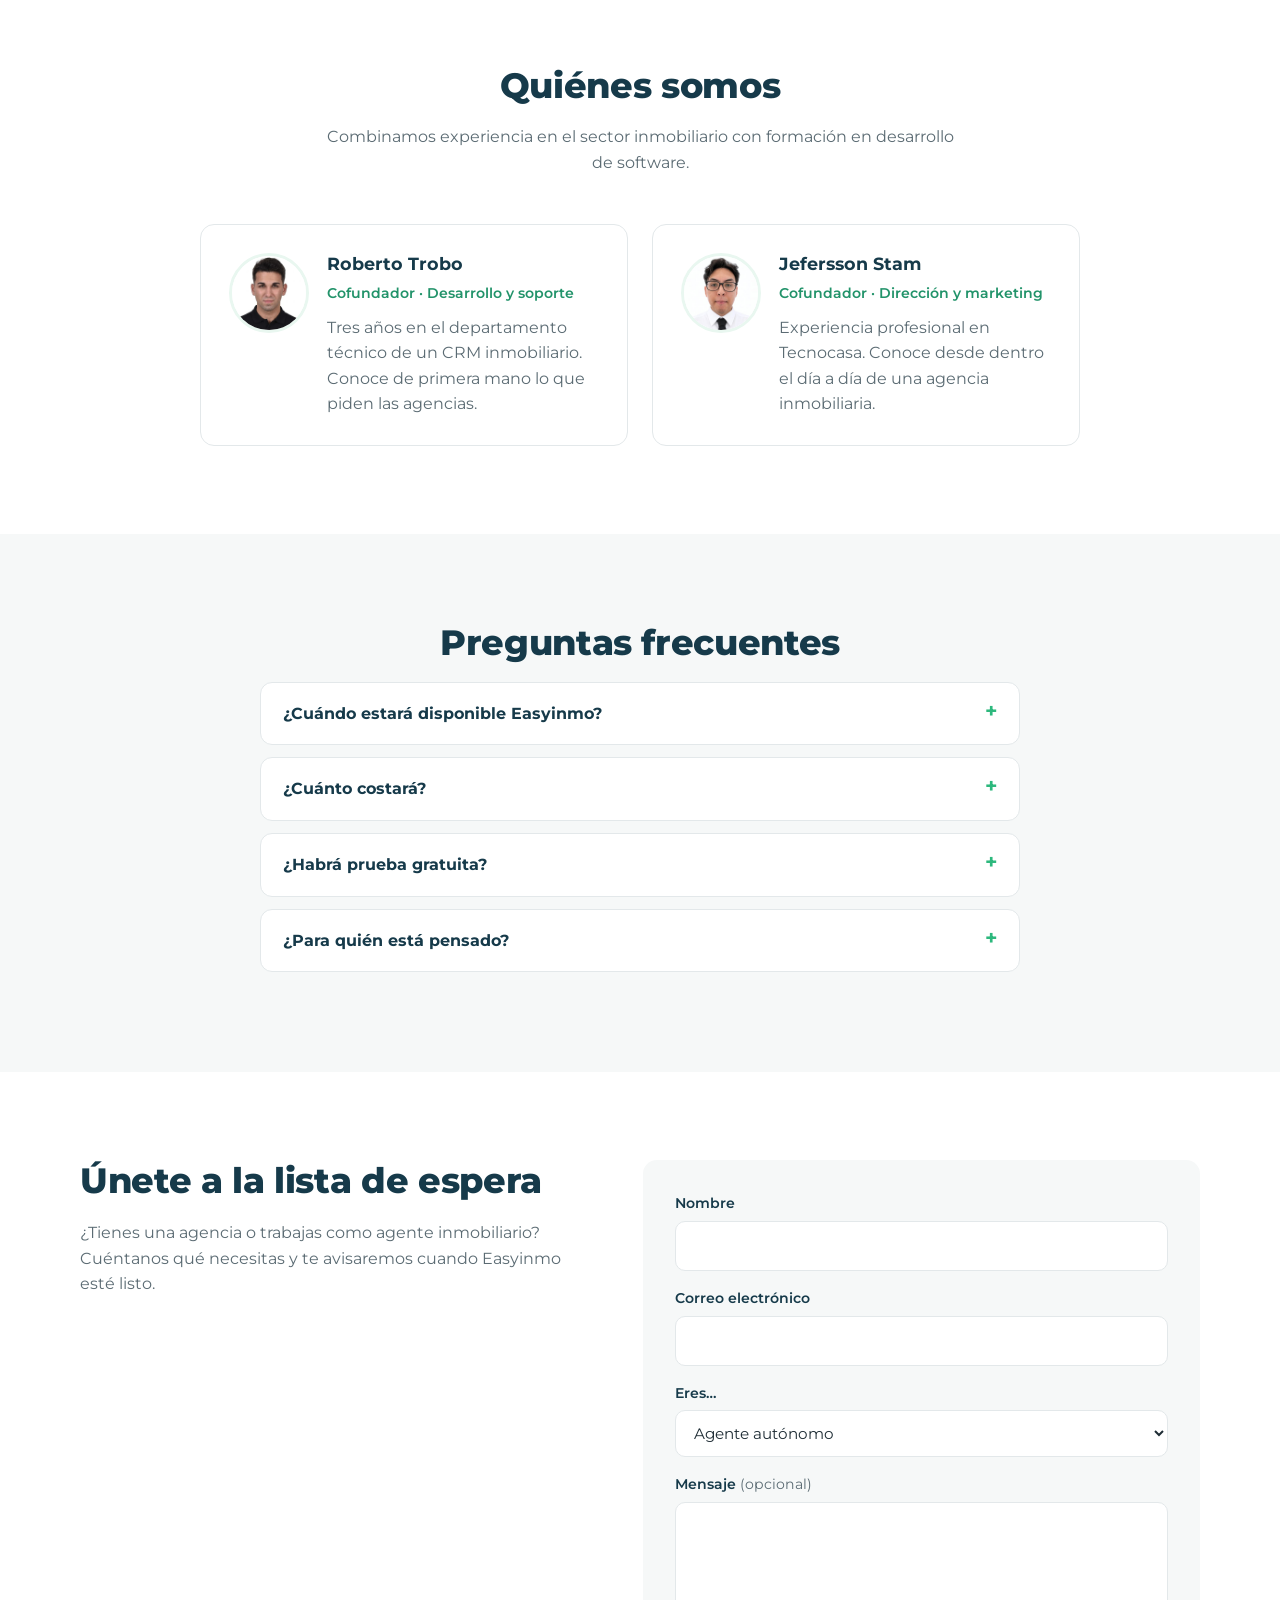
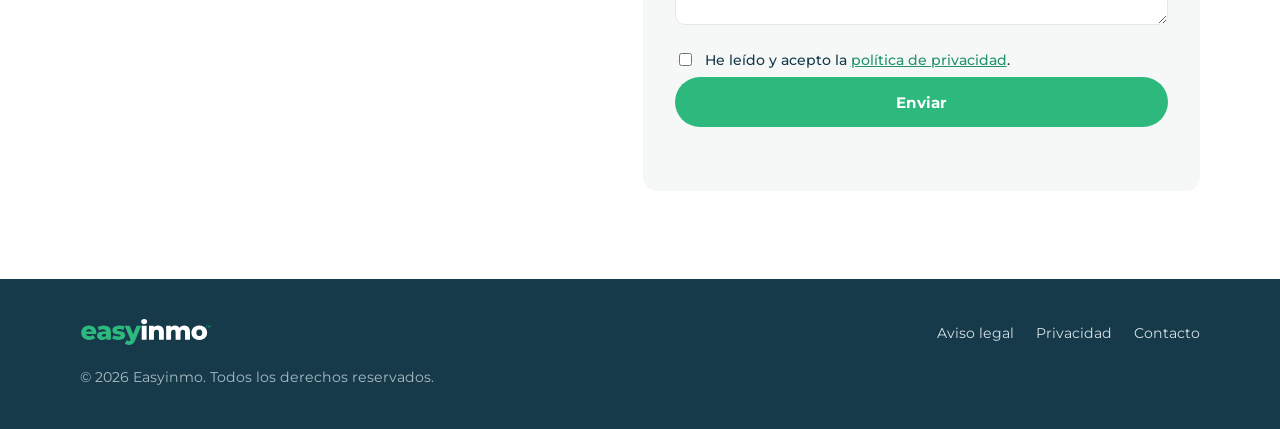
==== commit 9ff462ea: "Update FAQ" ====
--- a/index.html
+++ b/index.html
@@ -22,7 +22,7 @@
         <a href="#funciones">Funciones</a>
         <a href="#por-que">Por qué Easyinmo</a>
         <a href="#equipo">Equipo</a>
-        <a href="#faq">Preguntas</a>
+        <a href="#faq">FAQ</a>
         <a href="#contacto" class="btn btn--primary btn--sm">Lista de espera</a>
       </nav>
 
